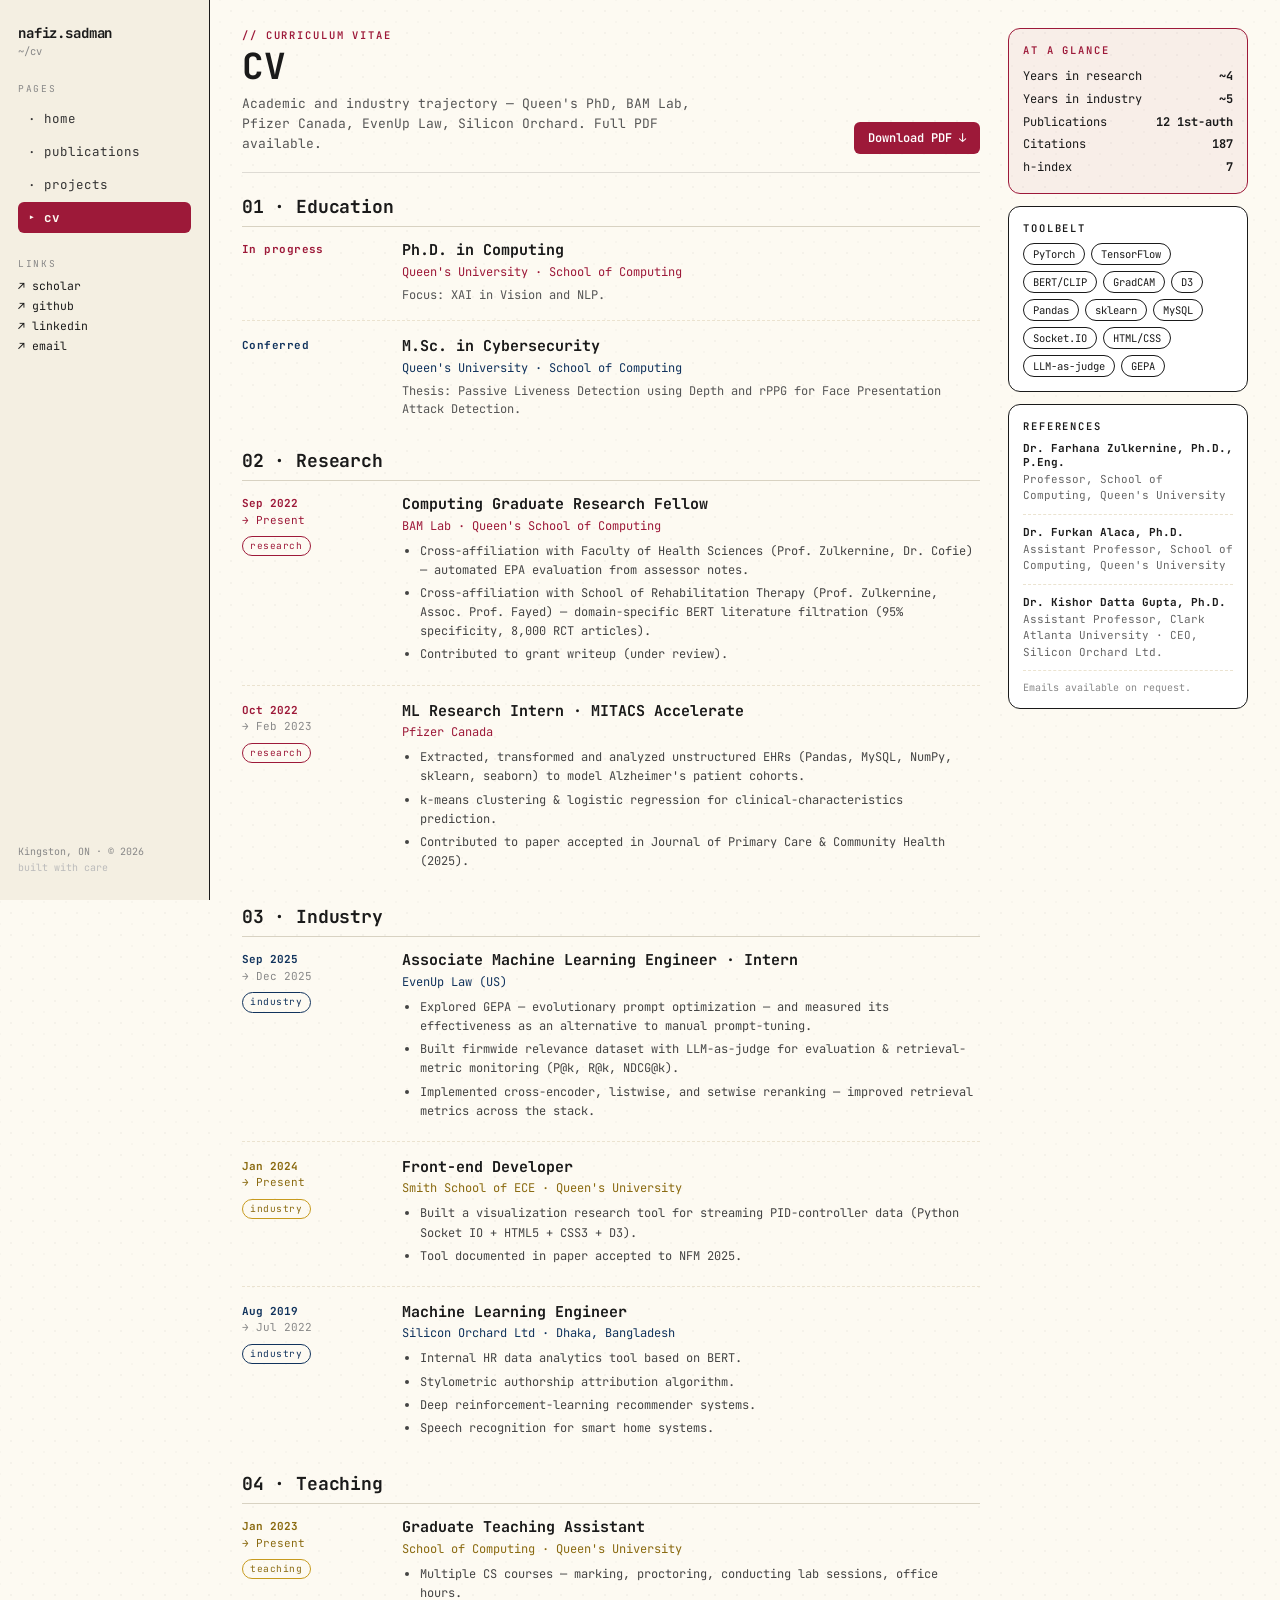
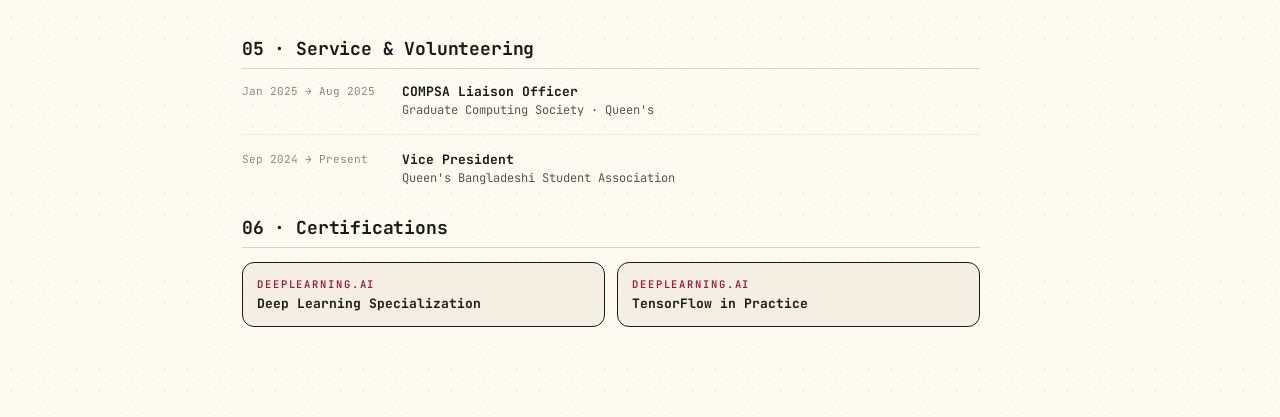
==== cv.html @ e9ad7097 "Update website content and structure" ====
<!DOCTYPE html>
<html lang="en">
<head>
  <meta charset="utf-8">
  <title>CV — Nafiz Sadman</title>
  <meta name="viewport" content="width=device-width, initial-scale=1">
  <meta name="description" content="Curriculum Vitae — Nafiz Sadman, PhD candidate at Queen's University, School of Computing.">
  <link rel="preconnect" href="https://fonts.googleapis.com">
  <link rel="preconnect" href="https://fonts.gstatic.com" crossorigin>
  <link href="https://fonts.googleapis.com/css2?family=JetBrains+Mono:wght@400;500;600;700&display=swap" rel="stylesheet">
  <link rel="stylesheet" href="assets/styles.css">
</head>
<body>
<div class="site-shell">

  <!-- ===== SIDEBAR ===== -->
  <aside class="sidebar">
    <div>
      <div class="brand-name">nafiz.sadman</div>
      <div class="brand-path">~/cv</div>
    </div>

    <div>
      <div class="sidebar-eyebrow">PAGES</div>
      <nav class="sidebar-nav-list">
        <a href="index.html"        class="nav-item">· home</a>
        <a href="publications.html" class="nav-item">· publications</a>
        <a href="projects.html"     class="nav-item">· projects</a>
        <a href="cv.html"           class="nav-item active">▸ cv</a>
      </nav>
    </div>

    <div>
      <div class="sidebar-eyebrow">LINKS</div>
      <div class="sidebar-links">
        <a href="https://scholar.google.com/citations?user=M3FEjQsAAAAJ&hl=en" target="_blank" rel="noopener noreferrer">↗ scholar</a>
        <a href="https://github.com/Nafiz95"                                    target="_blank" rel="noopener noreferrer">↗ github</a>
        <a href="https://www.linkedin.com/in/nafiz-sadman/"                    target="_blank" rel="noopener noreferrer">↗ linkedin</a>
        <a href="mailto:sadman.n@queensu.ca">↗ email</a>
      </div>
    </div>

    <div class="sidebar-footer">
      <div>Kingston, ON · © 2026</div>
      <div class="built">built with care</div>
    </div>
  </aside>

  <!-- ===== MAIN ===== -->
  <main class="main-content">
    <div class="cv-layout">

      <!-- ══════════════════════════════════════
           MAIN COLUMN
           ══════════════════════════════════════ -->
      <div class="cv-main">

        <!-- Page header -->
        <div class="page-header">
          <div>
            <div class="eyebrow eyebrow--red">// Curriculum Vitae</div>
            <h1>CV</h1>
            <div class="subtitle">
              Academic and industry trajectory — Queen's PhD, BAM Lab, Pfizer Canada, EvenUp Law, Silicon Orchard. Full PDF available.
            </div>
          </div>
          <div>
            <a href="assets/cv.pdf" target="_blank" class="btn-download">Download PDF ↓</a>
          </div>
        </div>

        <!-- ── 01 · Education ── -->
        <section class="cv-section">
          <div class="cv-section-header">
            <div class="cv-section-title">01 · Education</div>
          </div>

          <!-- PhD -->
          <div class="cv-entry">
            <div class="cv-entry-date">
              <div style="font-weight:700; color:#9d1939; letter-spacing:0.04em">In progress</div>
            </div>
            <div>
              <div class="cv-entry-role">Ph.D. in Computing</div>
              <div class="cv-entry-org" style="color:#9d1939">Queen's University · School of Computing</div>
              <div style="font-size:12px; color:var(--ink-2); margin-top:6px; line-height:1.55">
                Focus: XAI in Vision and NLP.
              </div>
            </div>
          </div>

          <!-- MSc -->
          <div class="cv-entry">
            <div class="cv-entry-date">
              <div style="font-weight:700; color:#11335d; letter-spacing:0.04em">Conferred</div>
            </div>
            <div>
              <div class="cv-entry-role">M.Sc. in Cybersecurity</div>
              <div class="cv-entry-org" style="color:#11335d">Queen's University · School of Computing</div>
              <div style="font-size:12px; color:var(--ink-2); margin-top:6px; line-height:1.55">
                Thesis: Passive Liveness Detection using Depth and rPPG for Face Presentation Attack Detection.
              </div>
            </div>
          </div>
        </section>

        <!-- ── 02 · Research ── -->
        <section class="cv-section">
          <div class="cv-section-header">
            <div class="cv-section-title">02 · Research</div>
          </div>

          <!-- BAM Lab -->
          <div class="cv-entry">
            <div class="cv-entry-date">
              <div style="font-weight:700; color:#9d1939">Sep 2022</div>
              <div style="color:#9d1939">→ Present</div>
              <span class="cv-entry-badge" style="color:#9d1939; border-color:#9d1939">research</span>
            </div>
            <div>
              <div class="cv-entry-role">Computing Graduate Research Fellow</div>
              <div class="cv-entry-org" style="color:#9d1939">BAM Lab · Queen's School of Computing</div>
              <ul class="cv-entry-bullets">
                <li>Cross-affiliation with Faculty of Health Sciences (Prof. Zulkernine, Dr. Cofie) — automated EPA evaluation from assessor notes.</li>
                <li>Cross-affiliation with School of Rehabilitation Therapy (Prof. Zulkernine, Assoc. Prof. Fayed) — domain-specific BERT literature filtration (95% specificity, 8,000 RCT articles).</li>
                <li>Contributed to grant writeup (under review).</li>
              </ul>
            </div>
          </div>

          <!-- Pfizer -->
          <div class="cv-entry">
            <div class="cv-entry-date">
              <div style="font-weight:700; color:#9d1939">Oct 2022</div>
              <div style="color:#888">→ Feb 2023</div>
              <span class="cv-entry-badge" style="color:#9d1939; border-color:#9d1939">research</span>
            </div>
            <div>
              <div class="cv-entry-role">ML Research Intern · MITACS Accelerate</div>
              <div class="cv-entry-org" style="color:#9d1939">Pfizer Canada</div>
              <ul class="cv-entry-bullets">
                <li>Extracted, transformed and analyzed unstructured EHRs (Pandas, MySQL, NumPy, sklearn, seaborn) to model Alzheimer's patient cohorts.</li>
                <li>k-means clustering &amp; logistic regression for clinical-characteristics prediction.</li>
                <li>Contributed to paper accepted in Journal of Primary Care &amp; Community Health (2025).</li>
              </ul>
            </div>
          </div>
        </section>

        <!-- ── 03 · Industry ── -->
        <section class="cv-section">
          <div class="cv-section-header">
            <div class="cv-section-title">03 · Industry</div>
          </div>

          <!-- EvenUp -->
          <div class="cv-entry">
            <div class="cv-entry-date">
              <div style="font-weight:700; color:#11335d">Sep 2025</div>
              <div style="color:#888">→ Dec 2025</div>
              <span class="cv-entry-badge" style="color:#11335d; border-color:#11335d">industry</span>
            </div>
            <div>
              <div class="cv-entry-role">Associate Machine Learning Engineer · Intern</div>
              <div class="cv-entry-org" style="color:#11335d">EvenUp Law (US)</div>
              <ul class="cv-entry-bullets">
                <li>Explored GEPA — evolutionary prompt optimization — and measured its effectiveness as an alternative to manual prompt-tuning.</li>
                <li>Built firmwide relevance dataset with LLM-as-judge for evaluation &amp; retrieval-metric monitoring (P@k, R@k, NDCG@k).</li>
                <li>Implemented cross-encoder, listwise, and setwise reranking — improved retrieval metrics across the stack.</li>
              </ul>
            </div>
          </div>

          <!-- Smith ECE -->
          <div class="cv-entry">
            <div class="cv-entry-date">
              <div style="font-weight:700; color:#8a6a10">Jan 2024</div>
              <div style="color:#8a6a10">→ Present</div>
              <span class="cv-entry-badge" style="color:#8a6a10; border-color:#c79a1e">industry</span>
            </div>
            <div>
              <div class="cv-entry-role">Front-end Developer</div>
              <div class="cv-entry-org" style="color:#8a6a10">Smith School of ECE · Queen's University</div>
              <ul class="cv-entry-bullets">
                <li>Built a visualization research tool for streaming PID-controller data (Python Socket IO + HTML5 + CSS3 + D3).</li>
                <li>Tool documented in paper accepted to NFM 2025.</li>
              </ul>
            </div>
          </div>

          <!-- Silicon Orchard -->
          <div class="cv-entry">
            <div class="cv-entry-date">
              <div style="font-weight:700; color:#11335d">Aug 2019</div>
              <div style="color:#888">→ Jul 2022</div>
              <span class="cv-entry-badge" style="color:#11335d; border-color:#11335d">industry</span>
            </div>
            <div>
              <div class="cv-entry-role">Machine Learning Engineer</div>
              <div class="cv-entry-org" style="color:#11335d">Silicon Orchard Ltd · Dhaka, Bangladesh</div>
              <ul class="cv-entry-bullets">
                <li>Internal HR data analytics tool based on BERT.</li>
                <li>Stylometric authorship attribution algorithm.</li>
                <li>Deep reinforcement-learning recommender systems.</li>
                <li>Speech recognition for smart home systems.</li>
              </ul>
            </div>
          </div>
        </section>

        <!-- ── 04 · Teaching ── -->
        <section class="cv-section">
          <div class="cv-section-header">
            <div class="cv-section-title">04 · Teaching</div>
          </div>

          <div class="cv-entry">
            <div class="cv-entry-date">
              <div style="font-weight:700; color:#8a6a10">Jan 2023</div>
              <div style="color:#8a6a10">→ Present</div>
              <span class="cv-entry-badge" style="color:#8a6a10; border-color:#c79a1e">teaching</span>
            </div>
            <div>
              <div class="cv-entry-role">Graduate Teaching Assistant</div>
              <div class="cv-entry-org" style="color:#8a6a10">School of Computing · Queen's University</div>
              <ul class="cv-entry-bullets">
                <li>Multiple CS courses — marking, proctoring, conducting lab sessions, office hours.</li>
              </ul>
            </div>
          </div>
        </section>

        <!-- ── 05 · Service & Volunteering ── -->
        <section class="cv-section">
          <div class="cv-section-header">
            <div class="cv-section-title">05 · Service &amp; Volunteering</div>
          </div>

          <div class="cv-entry">
            <div class="cv-entry-date" style="color:#888; font-family:var(--mono); font-size:11px">
              Jan 2025 → Aug 2025
            </div>
            <div>
              <div style="font-family:var(--mono); font-size:13px; font-weight:700">COMPSA Liaison Officer</div>
              <div style="font-size:12px; color:var(--ink-2); margin-top:2px; font-family:var(--mono)">Graduate Computing Society · Queen's</div>
            </div>
          </div>

          <div class="cv-entry">
            <div class="cv-entry-date" style="color:#888; font-family:var(--mono); font-size:11px">
              Sep 2024 → Present
            </div>
            <div>
              <div style="font-family:var(--mono); font-size:13px; font-weight:700">Vice President</div>
              <div style="font-size:12px; color:var(--ink-2); margin-top:2px; font-family:var(--mono)">Queen's Bangladeshi Student Association</div>
            </div>
          </div>
        </section>

        <!-- ── 06 · Certifications ── -->
        <section class="cv-section">
          <div class="cv-section-header">
            <div class="cv-section-title">06 · Certifications</div>
          </div>
          <div class="cert-grid">
            <div class="card card--tinted-ink" style="padding:14px">
              <div class="eyebrow eyebrow--red">DeepLearning.AI</div>
              <div style="font-family:var(--mono); font-size:13px; font-weight:700; margin-top:4px">Deep Learning Specialization</div>
            </div>
            <div class="card card--tinted-ink" style="padding:14px">
              <div class="eyebrow eyebrow--red">DeepLearning.AI</div>
              <div style="font-family:var(--mono); font-size:13px; font-weight:700; margin-top:4px">TensorFlow in Practice</div>
            </div>
          </div>
        </section>

      </div><!-- .cv-main -->

      <!-- ══════════════════════════════════════
           RIGHT RAIL
           ══════════════════════════════════════ -->
      <aside class="cv-rail">

        <!-- At a glance -->
        <div class="card card--tinted-red" style="padding:14px">
          <div class="eyebrow eyebrow--red">At a glance</div>
          <div style="margin-top:8px">
            <div class="rail-glance-row"><span>Years in research</span><b>~4</b></div>
            <div class="rail-glance-row"><span>Years in industry</span><b>~5</b></div>
            <div class="rail-glance-row"><span>Publications</span><b>12 1st-auth</b></div>
            <div class="rail-glance-row"><span>Citations</span><b>187</b></div>
            <div class="rail-glance-row"><span>h-index</span><b>7</b></div>
          </div>
        </div>

        <!-- Toolbelt -->
        <div class="card" style="padding:14px">
          <div class="eyebrow eyebrow--ink">Toolbelt</div>
          <div class="chip-row" style="margin-top:8px">
            <span class="chip chip--ink">PyTorch</span>
            <span class="chip chip--ink">TensorFlow</span>
            <span class="chip chip--ink">BERT/CLIP</span>
            <span class="chip chip--ink">GradCAM</span>
            <span class="chip chip--ink">D3</span>
            <span class="chip chip--ink">Pandas</span>
            <span class="chip chip--ink">sklearn</span>
            <span class="chip chip--ink">MySQL</span>
            <span class="chip chip--ink">Socket.IO</span>
            <span class="chip chip--ink">HTML/CSS</span>
            <span class="chip chip--ink">LLM-as-judge</span>
            <span class="chip chip--ink">GEPA</span>
          </div>
        </div>

        <!-- References -->
        <div class="card" style="padding:14px">
          <div class="eyebrow eyebrow--ink">References</div>
          <div style="margin-top:8px">
            <div class="ref-entry">
              <div class="ref-name">Dr. Farhana Zulkernine, Ph.D., P.Eng.</div>
              <div class="ref-role">Professor, School of Computing, Queen's University</div>
            </div>
            <div class="ref-entry">
              <div class="ref-name">Dr. Furkan Alaca, Ph.D.</div>
              <div class="ref-role">Assistant Professor, School of Computing, Queen's University</div>
            </div>
            <div class="ref-entry">
              <div class="ref-name">Dr. Kishor Datta Gupta, Ph.D.</div>
              <div class="ref-role">Assistant Professor, Clark Atlanta University · CEO, Silicon Orchard Ltd.</div>
            </div>
            <div style="color:var(--ink-3); font-size:10px; margin-top:4px; font-family:var(--mono)">
              Emails available on request.
            </div>
          </div>
        </div>

      </aside><!-- .cv-rail -->

    </div><!-- .cv-layout -->
  </main>

</div><!-- .site-shell -->
<script src="assets/site.js"></script>
</body>
</html>
---- assets/styles.css ----
/* ============================================================
   nafiz95.github.io — shared stylesheet
   Queen's tricolor on warm paper, JetBrains Mono throughout
   ============================================================ */

/* ---- DESIGN TOKENS ---- */
:root {
  --paper:        #fdfaf2;
  --paper-2:      #f4efe2;
  --ink:          #1a1a1a;
  --ink-2:        #555;
  --ink-3:        #888;

  --q-red:        #9d1939;
  --q-blue:       #11335d;
  --q-gold:       #c79a1e;
  --q-gold-text:  #8a6a10;

  --red-bg:       rgba(157, 25, 57, 0.05);
  --blue-bg:      rgba(17, 51, 93, 0.05);
  --gold-bg:      rgba(199, 154, 30, 0.12);

  --divider:      #d8d2c2;
  --divider-soft: #ebe3d0;

  --mono: 'JetBrains Mono', ui-monospace, SFMono-Regular, Menlo, monospace;

  --radius-card: 12px;
  --radius-chip: 999px;
}

/* ---- RESET ---- */
*, *::before, *::after { box-sizing: border-box; }
html, body { margin: 0; padding: 0; }
h1, h2, h3, h4, h5, h6 { margin: 0; }
p { margin: 0; }
ul { margin: 0; }
a { text-decoration: none; }
button { font-family: inherit; }

/* ---- BASE ---- */
html {
  background: var(--paper);
  color: var(--ink);
  font-family: var(--mono);
  font-size: 13px;
  -webkit-font-smoothing: antialiased;
  -moz-osx-font-smoothing: grayscale;
}

body {
  background-color: var(--paper);
  background-image:
    radial-gradient(rgba(0,0,0,0.03) 1px, transparent 1px),
    radial-gradient(rgba(0,0,0,0.02) 1px, transparent 1px);
  background-size: 22px 22px, 22px 22px;
  background-position: 0 0, 11px 11px;
}

::selection { background: rgba(199,154,30,0.4); color: #1a1a1a; }

::-webkit-scrollbar { width: 10px; height: 10px; }
::-webkit-scrollbar-track { background: transparent; }
::-webkit-scrollbar-thumb {
  background: rgba(0,0,0,0.18);
  border-radius: 4px;
  border: 2px solid var(--paper);
}
::-webkit-scrollbar-thumb:hover { background: rgba(0,0,0,0.3); }

/* ---- LAYOUT SHELL ---- */
.site-shell {
  display: grid;
  grid-template-columns: 210px 1fr;
  min-height: 100vh;
}

.main-content {
  padding: 28px 32px 60px;
  max-width: 1240px;
  animation: fadeUp 0.45s ease both;
}

@keyframes fadeUp {
  from { opacity: 0; transform: translateY(6px); }
  to   { opacity: 1; transform: translateY(0); }
}

/* ============================================================
   SIDEBAR
   ============================================================ */
.sidebar {
  position: sticky;
  top: 0;
  height: 100vh;
  background: var(--paper-2);
  border-right: 1.25px solid var(--ink);
  padding: 24px 18px;
  display: flex;
  flex-direction: column;
  gap: 24px;
  overflow-y: auto;
  overflow-x: hidden;
}

.brand-name {
  font-size: 14px;
  font-weight: 700;
  letter-spacing: -0.01em;
  color: var(--ink);
  font-family: var(--mono);
}

.brand-path {
  font-size: 10.5px;
  color: var(--ink-3);
  margin-top: 2px;
  font-family: var(--mono);
}

.sidebar-eyebrow {
  font-size: 9.5px;
  letter-spacing: 0.18em;
  color: var(--ink-3);
  margin-bottom: 8px;
  font-family: var(--mono);
  text-transform: uppercase;
}

.sidebar-nav-list {
  display: flex;
  flex-direction: column;
  gap: 2px;
}

.nav-item {
  display: block;
  padding: 7px 10px;
  border-radius: 6px;
  font-family: var(--mono);
  font-size: 12.5px;
  background: transparent;
  color: #333;
  font-weight: 400;
  transition: background 0.15s, color 0.15s;
  text-decoration: none;
}

.nav-item:hover { background: rgba(157, 25, 57, 0.08); }

.nav-item.active {
  background: var(--q-red);
  color: var(--paper);
  font-weight: 700;
}

.nav-item.active:hover { background: var(--q-red); }

.sidebar-links {
  display: flex;
  flex-direction: column;
  gap: 5px;
  font-family: var(--mono);
  font-size: 11.5px;
}

.sidebar-links a {
  color: var(--ink);
  text-decoration: none;
  transition: color 0.15s;
}

.sidebar-links a:hover { color: var(--q-red); }

.sidebar-footer {
  margin-top: auto;
  font-size: 10px;
  color: var(--ink-3);
  line-height: 1.6;
  font-family: var(--mono);
}

.sidebar-footer .built { color: #bbb; }

/* ============================================================
   SHARED COMPONENTS
   ============================================================ */

/* ---- CARD ---- */
.card {
  background: #fff;
  border: 1.25px solid var(--ink);
  border-radius: var(--radius-card);
  padding: 18px;
  transition: box-shadow 0.18s ease, transform 0.18s ease, border-color 0.18s ease;
}

.card--hover:hover {
  transform: translateY(-1px);
  box-shadow: 0 6px 24px -8px rgba(0,0,0,0.18), 0 2px 6px -2px rgba(0,0,0,0.08);
}

.card--p0 { padding: 0; }

.card--tinted-red  { background: var(--red-bg);   border-color: var(--q-red); }
.card--tinted-blue { background: var(--blue-bg);  border-color: var(--q-blue); }
.card--tinted-gold { background: var(--gold-bg);  border-color: var(--q-gold); }
.card--tinted-ink  { background: var(--paper-2);  border-color: var(--ink); }

/* ---- EYEBROW ---- */
.eyebrow {
  font-size: 10.5px;
  letter-spacing: 0.18em;
  text-transform: uppercase;
  font-weight: 600;
  font-family: var(--mono);
  color: var(--ink);
}

.eyebrow--red  { color: var(--q-red); }
.eyebrow--blue { color: var(--q-blue); }
.eyebrow--gold { color: var(--q-gold-text); }
.eyebrow--ink  { color: var(--ink); }

/* ---- CHIP ---- */
.chip {
  display: inline-flex;
  align-items: center;
  border: 1.25px solid var(--ink);
  color: var(--ink);
  background: transparent;
  padding: 3px 9px;
  border-radius: var(--radius-chip);
  font-size: 10.5px;
  font-family: var(--mono);
  cursor: default;
  white-space: nowrap;
  user-select: none;
  transition: all 0.15s ease;
}

.chip--clickable { cursor: pointer; }
.chip--clickable:hover { transform: translateY(-1px); }

.chip--red  { border-color: var(--q-red);       color: var(--q-red); }
.chip--blue { border-color: var(--q-blue);      color: var(--q-blue); }
.chip--gold { border-color: var(--q-gold);      color: var(--q-gold-text); background: var(--gold-bg); }
.chip--ink  { border-color: var(--ink);         color: var(--ink); }

.chip--red.active  { background: var(--q-red);      color: #fff; border-color: var(--q-red); }
.chip--blue.active { background: var(--q-blue);     color: #fff; border-color: var(--q-blue); }
.chip--gold.active { background: var(--q-gold-text);color: #fff; border-color: var(--q-gold-text); }
.chip--ink.active  { background: var(--ink);        color: #fff; border-color: var(--ink); }

/* ---- STAT TILE ---- */
.stat-tile { padding: 16px; }

.stat-tile .eyebrow { display: block; }

.stat-row {
  display: flex;
  align-items: baseline;
  gap: 12px;
  margin-top: 6px;
}

.stat-number {
  font-size: 30px;
  font-weight: 700;
  font-variant-numeric: tabular-nums;
  line-height: 1;
  font-family: var(--mono);
}

.stat-sub {
  font-size: 10.5px;
  opacity: 0.75;
  margin-top: 4px;
  font-family: var(--mono);
}

.stat-tile--red  .stat-number,
.stat-tile--red  .stat-sub   { color: var(--q-red); }
.stat-tile--blue .stat-number,
.stat-tile--blue .stat-sub   { color: var(--q-blue); }
.stat-tile--gold .stat-number,
.stat-tile--gold .stat-sub   { color: var(--q-gold-text); }
.stat-tile--ink  .stat-number,
.stat-tile--ink  .stat-sub   { color: var(--ink); }

/* ---- SPARKLINE ---- */
.sparkline { flex: 1; }
.sparkline svg { width: 100%; height: 28px; }

/* ---- EXTERNAL LINK ---- */
.ext-link {
  color: var(--ink);
  text-decoration: none;
  font-family: var(--mono);
  font-size: 12px;
  display: inline-flex;
  align-items: center;
  gap: 3px;
  border-bottom: 1px solid transparent;
  transition: border-color 0.15s, color 0.15s;
}

.ext-link:hover { border-bottom-color: currentColor; }

.ext-link--red  { color: var(--q-red); }
.ext-link--blue { color: var(--q-blue); }
.ext-link--gold { color: var(--q-gold-text); }
.ext-link--ink  { color: var(--ink); }

/* ---- PAGE HEADER ---- */
.page-header {
  display: flex;
  align-items: flex-end;
  justify-content: space-between;
  gap: 24px;
  margin-bottom: 22px;
  padding-bottom: 18px;
  border-bottom: 1px solid rgba(0,0,0,0.12);
  flex-wrap: wrap;
}

.page-header h1 {
  font-family: var(--mono);
  font-size: 36px;
  font-weight: 700;
  line-height: 1.05;
  margin: 6px 0 0;
  letter-spacing: -0.01em;
}

.page-header .subtitle {
  font-size: 13px;
  color: var(--ink-2);
  margin-top: 8px;
  max-width: 60ch;
  line-height: 1.55;
}

/* ---- FILTER BAR ---- */
.filter-bar {
  display: flex;
  align-items: center;
  gap: 10px;
  flex-wrap: wrap;
  margin-bottom: 18px;
  padding-bottom: 14px;
  border-bottom: 1px dashed var(--divider);
}

.filter-label {
  font-size: 11px;
  color: var(--ink-3);
  font-family: var(--mono);
  letter-spacing: 0.12em;
}

.filter-count {
  margin-left: auto;
  font-size: 11px;
  color: #666;
  font-family: var(--mono);
}

/* ---- SEE ALL / INLINE LINK ---- */
.see-all {
  font-size: 11px;
  color: var(--q-red);
  font-family: var(--mono);
  text-decoration: none;
  cursor: pointer;
}
.see-all:hover { text-decoration: underline; }

/* ---- DOWNLOAD BUTTON ---- */
.btn-download {
  background: var(--q-red);
  color: #fff;
  padding: 8px 14px;
  border-radius: 6px;
  font-family: var(--mono);
  font-size: 12px;
  font-weight: 600;
  text-decoration: none;
  display: inline-flex;
  align-items: center;
  gap: 6px;
  transition: opacity 0.15s;
}
.btn-download:hover { opacity: 0.9; color: #fff; }

/* ---- CHIP ROW ---- */
.chip-row {
  display: flex;
  gap: 6px;
  flex-wrap: wrap;
}

/* ============================================================
   HOME PAGE
   ============================================================ */

.home-grid {
  display: grid;
  grid-template-columns: repeat(3, 1fr);
  gap: 14px;
}

/* Explicit placement for correct bento layout */
.profile-card        { grid-column: 1; grid-row: 1 / 3; overflow: hidden; }
.research-focus-card { grid-column: 2 / 4; grid-row: 1; }
.stat-triplet        { grid-column: 2 / 4; grid-row: 2; display: grid; grid-template-columns: 1.4fr 1fr 1fr; gap: 14px; }
.recent-pubs-card    { grid-column: 1 / 3; grid-row: 3; }
.now-card            { grid-column: 3; grid-row: 3; }
.featured-projects-card { grid-column: 1 / 4; grid-row: 4; }

/* Profile card contents */
.profile-photo {
  height: 220px;
  border-bottom: 1.25px solid var(--ink);
  overflow: hidden;
  background: repeating-linear-gradient(135deg, transparent 0 7px, rgba(0,0,0,0.07) 7px 8px), var(--paper-2);
  display: flex;
  align-items: center;
  justify-content: center;
}

.profile-photo img {
  width: 100%;
  height: 100%;
  object-fit: cover;
  display: block;
}

.profile-photo-placeholder {
  color: var(--ink-3);
  font-size: 10.5px;
  letter-spacing: 0.06em;
  font-family: var(--mono);
}

.profile-body { padding: 16px 18px 18px; }

.profile-name {
  font-family: var(--mono);
  font-size: 22px;
  font-weight: 700;
  line-height: 1.1;
}

.profile-role {
  font-size: 11.5px;
  color: var(--q-red);
  margin-top: 4px;
  font-family: var(--mono);
}

.profile-affil {
  font-size: 11px;
  color: #666;
  margin-top: 8px;
  line-height: 1.55;
  font-family: var(--mono);
}

.profile-links {
  border-top: 1px dashed var(--divider);
  margin-top: 14px;
  padding-top: 12px;
  display: flex;
  gap: 14px;
  flex-wrap: wrap;
  font-size: 11px;
}

/* Research focus */
.research-headline {
  font-family: var(--mono);
  font-size: 18px;
  font-weight: 600;
  line-height: 1.4;
  margin-top: 10px;
}

.research-sub {
  font-size: 12px;
  color: var(--ink-2);
  line-height: 1.6;
  margin-top: 10px;
  max-width: 64ch;
}

/* Recent pubs on home */
.recent-pubs-header {
  display: flex;
  justify-content: space-between;
  align-items: baseline;
  margin-bottom: 10px;
}

.recent-pubs-row {
  display: grid;
  grid-template-columns: 50px 1fr 90px;
  gap: 14px;
  align-items: baseline;
  padding: 10px 0;
  font-family: var(--mono);
  font-size: 12px;
  cursor: pointer;
  color: inherit;
  text-decoration: none;
}

.recent-pubs-row:not(:last-child) { border-bottom: 1px dashed var(--divider); }
.recent-pubs-row:hover .recent-pub-title { color: var(--q-red); }

.recent-pub-year   { font-weight: 700; }
.recent-pub-title  { color: var(--ink); line-height: 1.4; transition: color 0.15s; }
.recent-pub-venue  { color: var(--ink-3); font-size: 10.5px; text-align: right; }

/* Now card */
.now-list {
  padding-left: 16px;
  margin: 10px 0 0;
  font-size: 12px;
  line-height: 1.6;
  color: #333;
  font-family: var(--mono);
}

.now-list li + li { margin-top: 6px; }

/* Featured projects strip */
.featured-projects-header {
  display: flex;
  justify-content: space-between;
  align-items: baseline;
  margin-bottom: 14px;
}

.proj-thumb-grid {
  display: grid;
  grid-template-columns: repeat(4, 1fr);
  gap: 12px;
}

.proj-thumb {
  border: 1px solid var(--divider);
  border-radius: 10px;
  padding: 12px;
  font-family: var(--mono);
  cursor: pointer;
  background: #fff;
  text-decoration: none;
  display: block;
  transition: transform 0.15s, border-color 0.15s, box-shadow 0.15s;
}

.proj-thumb:hover {
  transform: translateY(-1px);
  border-color: var(--ink);
  box-shadow: 0 6px 20px -10px rgba(0,0,0,0.18);
}

.proj-thumb-img {
  height: 56px;
  border-radius: 6px;
  margin-bottom: 10px;
}

.proj-thumb-title {
  font-size: 11px;
  font-weight: 700;
  line-height: 1.3;
}

.proj-thumb-area {
  font-size: 10px;
  color: #666;
  margin-top: 4px;
  line-height: 1.5;
}

/* ============================================================
   PUBLICATIONS PAGE
   ============================================================ */

.stats-strip-4 {
  display: grid;
  grid-template-columns: repeat(4, 1fr);
  gap: 12px;
  margin-bottom: 22px;
}

.year-group { margin-bottom: 26px; }

.year-header {
  display: flex;
  align-items: baseline;
  gap: 14px;
  margin-bottom: 12px;
}

.year-number {
  font-family: var(--mono);
  font-size: 32px;
  font-weight: 700;
  color: var(--ink);
  line-height: 1;
  letter-spacing: -0.02em;
}

.year-rule { flex: 1; height: 1px; background: var(--divider); }

.year-count {
  font-size: 11px;
  color: var(--ink-3);
  font-family: var(--mono);
}

.pub-list { display: flex; flex-direction: column; gap: 10px; }

.pub-card {
  overflow: hidden;
}

.pub-card-inner {
  display: grid;
  grid-template-columns: 6px 1fr;
  align-items: stretch;
}

.pub-stripe { /* set background via inline style */ }

.pub-body { padding: 14px 18px; }

.pub-title-row {
  display: flex;
  justify-content: space-between;
  align-items: baseline;
  gap: 14px;
  flex-wrap: wrap;
}

.pub-title {
  font-family: var(--mono);
  font-size: 14px;
  font-weight: 700;
  color: var(--ink);
  line-height: 1.3;
  flex: 1;
  min-width: 40ch;
}

.pub-venue-badge {
  font-size: 11px;
  font-family: var(--mono);
  font-weight: 600;
  white-space: nowrap;
}

.pub-authors {
  font-size: 11.5px;
  color: var(--ink-2);
  margin-top: 6px;
  font-family: var(--mono);
  line-height: 1.5;
}

.pub-footer {
  display: flex;
  gap: 6px;
  margin-top: 10px;
  align-items: center;
  flex-wrap: wrap;
}

.pub-abstract-panel {
  margin-top: 12px;
  padding: 12px 14px;
  border-radius: 6px;
  font-size: 12px;
  line-height: 1.6;
  color: #333;
  font-family: var(--mono);
  display: none;
}

.pub-abstract-panel.open {
  display: block;
  animation: fadeUp 0.18s ease both;
}

.pub-abstract-toggle {
  font-size: 11px;
  font-family: var(--mono);
  cursor: pointer;
  background: none;
  border: none;
  padding: 0;
  transition: opacity 0.15s;
}

.pub-abstract-toggle:hover { opacity: 0.75; }

.earlier-card { margin-top: 28px; }

.earlier-title {
  font-family: var(--mono);
  font-size: 14px;
  font-weight: 600;
  margin-top: 8px;
}

.earlier-body {
  font-size: 12px;
  color: var(--ink-2);
  margin-top: 8px;
  line-height: 1.6;
}

/* ============================================================
   PROJECTS PAGE
   ============================================================ */

.projects-grid {
  display: grid;
  grid-template-columns: repeat(3, 1fr);
  gap: 14px;
}

.project-card {
  overflow: hidden;
  display: flex;
  flex-direction: column;
}

.project-card-header {
  height: 130px;
  border-bottom-width: 1px;
  border-bottom-style: solid;
  position: relative;
  display: flex;
  align-items: flex-end;
  padding: 12px;
}

.project-area-pill {
  font-family: var(--mono);
  font-size: 10px;
  background: #fff;
  padding: 3px 8px;
  border-radius: 999px;
  border-width: 1px;
  border-style: solid;
  font-weight: 600;
  letter-spacing: 0.04em;
}

.project-card-body {
  padding: 16px;
  flex: 1;
  display: flex;
  flex-direction: column;
}

.project-title {
  font-family: var(--mono);
  font-size: 14px;
  font-weight: 700;
  line-height: 1.3;
  color: var(--ink);
}

.project-year-role {
  font-size: 10.5px;
  margin-top: 4px;
  font-family: var(--mono);
}

.project-desc {
  font-size: 11.5px;
  color: var(--ink-2);
  line-height: 1.55;
  margin-top: 10px;
  flex: 1;
}

.project-tags {
  margin-top: 12px;
  display: flex;
  gap: 6px;
  flex-wrap: wrap;
}

.project-footer {
  margin-top: 12px;
  padding-top: 12px;
  border-top: 1px dashed var(--divider);
  display: flex;
  align-items: center;
  gap: 14px;
  flex-wrap: wrap;
}

.project-status {
  font-family: var(--mono);
  font-size: 10.5px;
  color: #fff;
  padding: 2px 8px;
  border-radius: 4px;
}

/* ============================================================
   CV PAGE
   ============================================================ */

.cv-layout {
  display: grid;
  grid-template-columns: 1fr 240px;
  gap: 28px;
  align-items: flex-start;
}

.cv-rail {
  position: sticky;
  top: 20px;
  display: flex;
  flex-direction: column;
  gap: 12px;
}

.cv-section { margin-bottom: 30px; }

.cv-section-header {
  display: flex;
  align-items: baseline;
  gap: 14px;
  margin-bottom: 14px;
  padding-bottom: 8px;
  border-bottom: 1px solid var(--divider);
}

.cv-section-title {
  font-family: var(--mono);
  font-size: 18px;
  font-weight: 700;
  color: var(--ink);
  letter-spacing: -0.01em;
}

.cv-entry {
  display: grid;
  grid-template-columns: 140px 1fr;
  gap: 20px;
  padding-bottom: 16px;
  margin-bottom: 16px;
  border-bottom: 1px dashed var(--divider-soft);
  align-items: flex-start;
}

.cv-entry:last-child { border-bottom: none; margin-bottom: 0; padding-bottom: 0; }

.cv-entry-date {
  font-family: var(--mono);
  font-size: 11px;
  line-height: 1.5;
}

.cv-entry-badge {
  display: inline-block;
  margin-top: 8px;
  font-size: 9.5px;
  padding: 2px 7px;
  border-radius: 999px;
  border: 1px solid;
  letter-spacing: 0.06em;
  font-family: var(--mono);
}

.cv-entry-role {
  font-family: var(--mono);
  font-size: 15px;
  font-weight: 700;
  color: var(--ink);
  line-height: 1.3;
}

.cv-entry-org {
  font-size: 12px;
  margin-top: 3px;
  font-family: var(--mono);
}

.cv-entry-bullets {
  padding-left: 18px;
  margin: 8px 0 0;
  font-size: 12px;
  line-height: 1.6;
  color: #444;
}

.cv-entry-bullets li { margin-bottom: 4px; }

.cert-grid {
  display: grid;
  grid-template-columns: 1fr 1fr;
  gap: 12px;
}

.rail-glance-row {
  display: flex;
  justify-content: space-between;
  font-family: var(--mono);
  font-size: 12px;
  line-height: 1.9;
  color: var(--ink);
}

.ref-entry {
  margin-bottom: 10px;
  padding-bottom: 10px;
  border-bottom: 1px dashed var(--divider-soft);
  font-family: var(--mono);
  font-size: 11px;
}

.ref-entry:last-of-type { border-bottom: none; margin-bottom: 0; padding-bottom: 0; }

.ref-name  { font-weight: 700; color: var(--ink); }
.ref-role  { color: #666; margin-top: 2px; line-height: 1.5; }

/* ============================================================
   RESPONSIVE — Mobile (≤ 720px)
   ============================================================ */
@media (max-width: 720px) {
  .site-shell { grid-template-columns: 1fr; }

  .sidebar {
    position: relative;
    height: auto;
    flex-direction: row;
    flex-wrap: wrap;
    border-right: none;
    border-bottom: 1.25px solid var(--ink);
    padding: 12px 16px;
    gap: 12px;
    align-items: center;
  }

  .sidebar-footer { display: none; }

  .main-content { padding: 20px 16px 40px; }

  .home-grid {
    display: flex;
    flex-direction: column;
  }

  .stat-triplet {
    display: grid;
    grid-template-columns: repeat(2, 1fr);
  }

  .proj-thumb-grid { grid-template-columns: repeat(2, 1fr); }

  .stats-strip-4 { grid-template-columns: repeat(2, 1fr); }

  .projects-grid { grid-template-columns: 1fr; }

  .cv-layout { grid-template-columns: 1fr; }

  .cv-rail { position: static; }

  .page-header {
    flex-direction: column;
    align-items: flex-start;
  }

  .recent-pubs-row { grid-template-columns: 40px 1fr; }
  .recent-pub-venue { display: none; }
}

/* ============================================================
   REDUCED MOTION
   ============================================================ */
@media (prefers-reduced-motion: reduce) {
  *, *::before, *::after {
    animation-duration: 0.01ms !important;
    transition-duration: 0.01ms !important;
  }
}
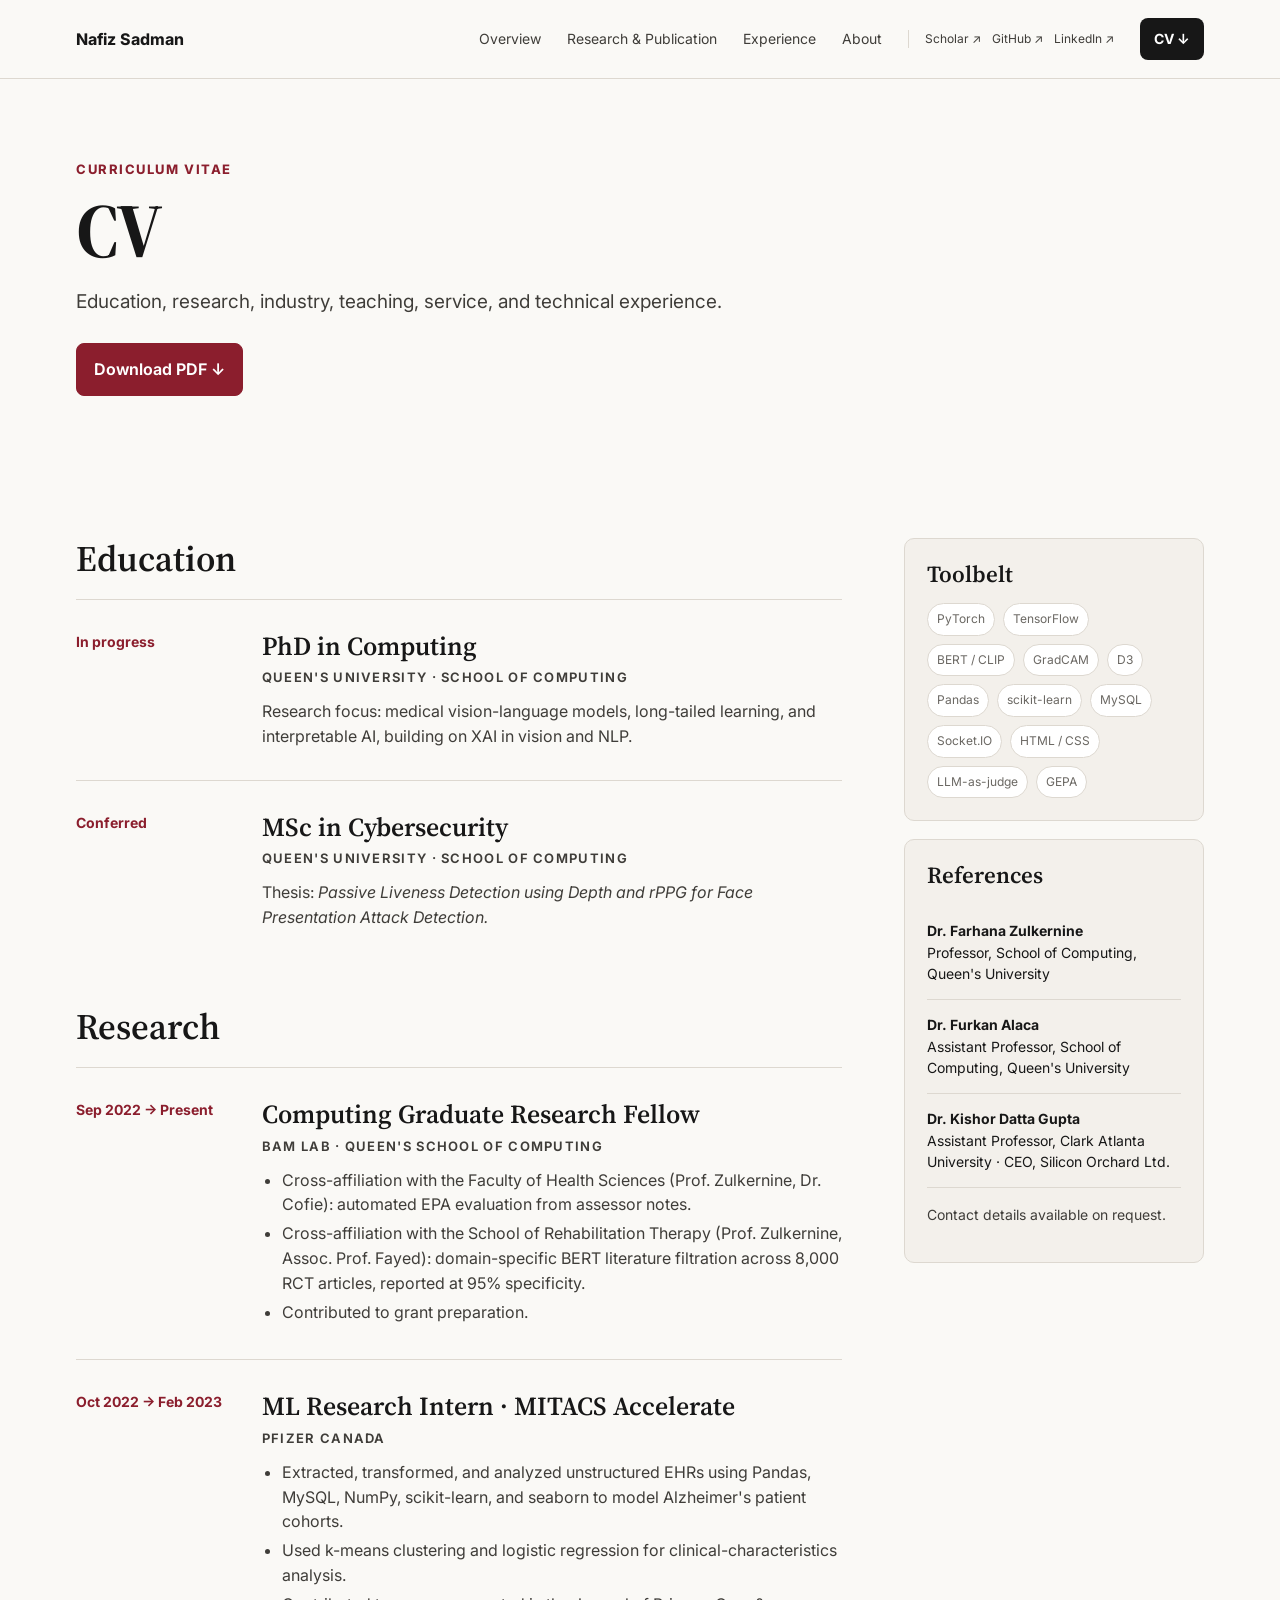
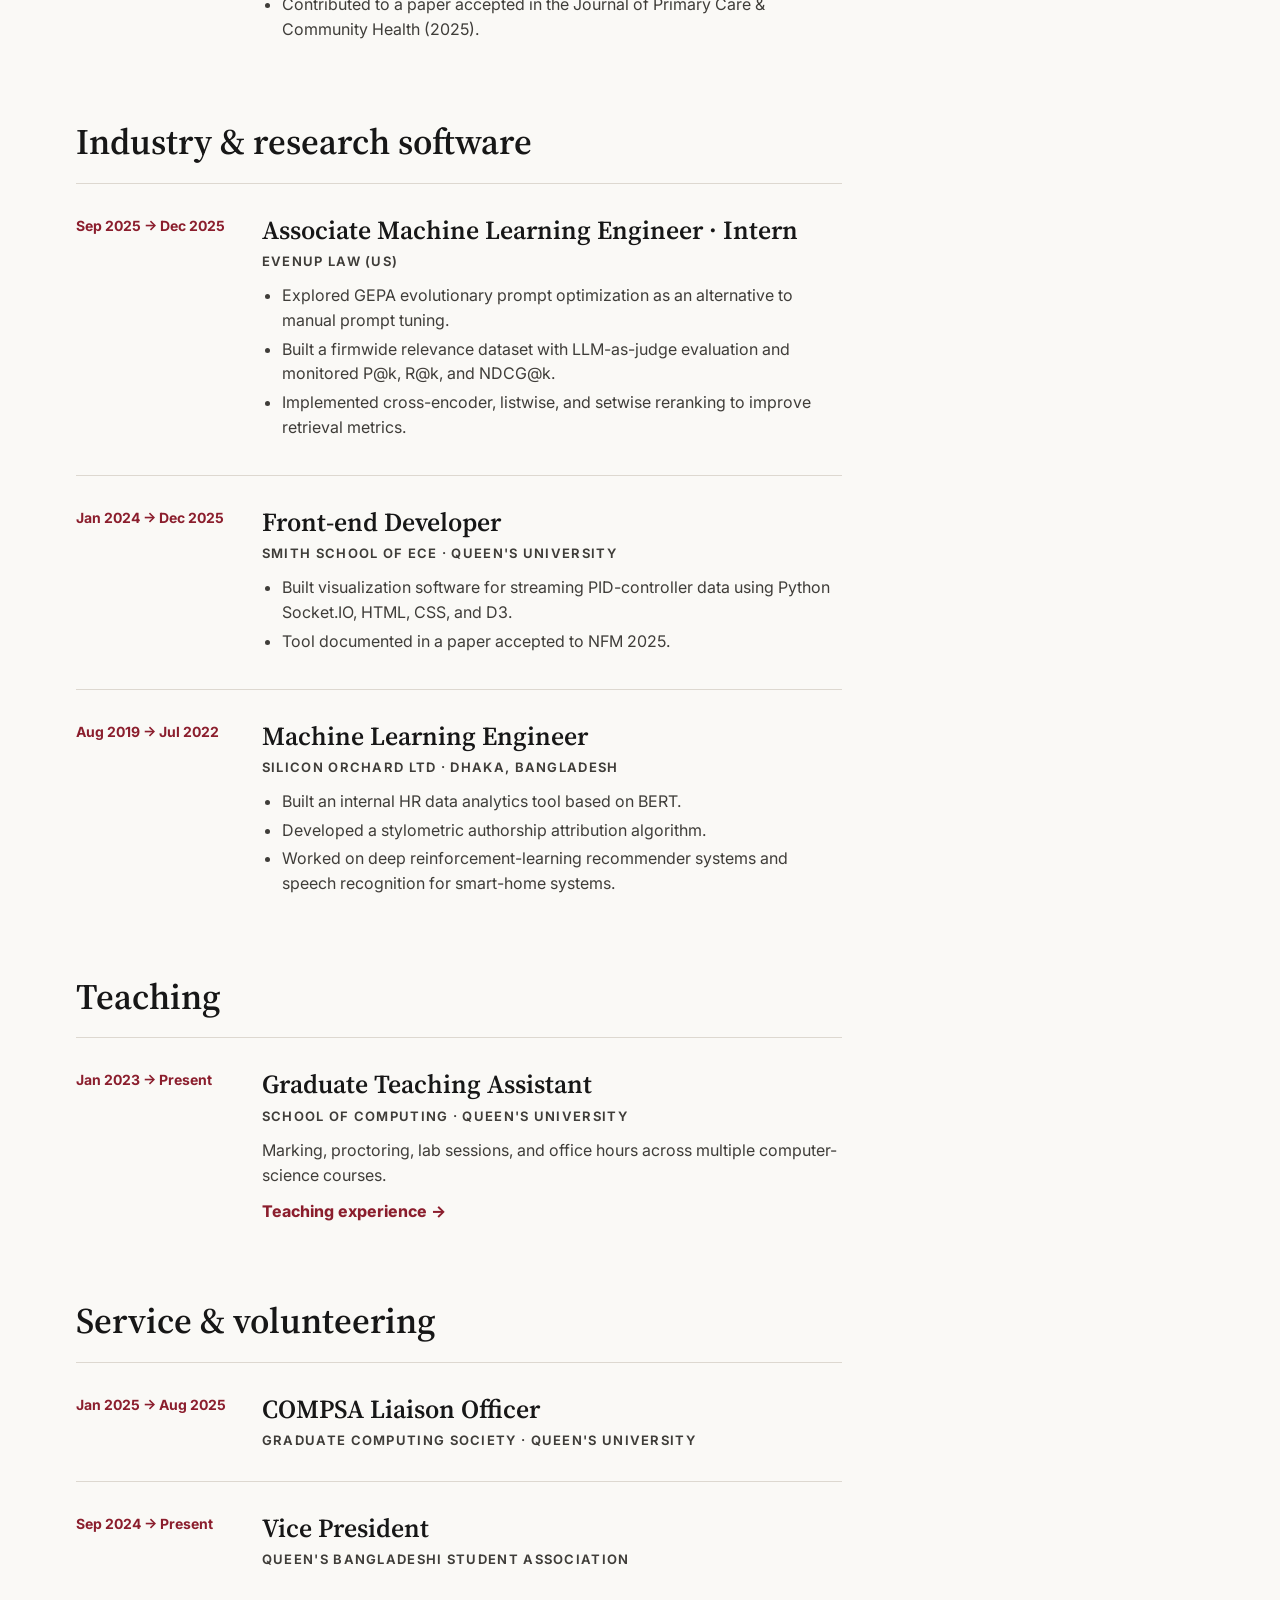
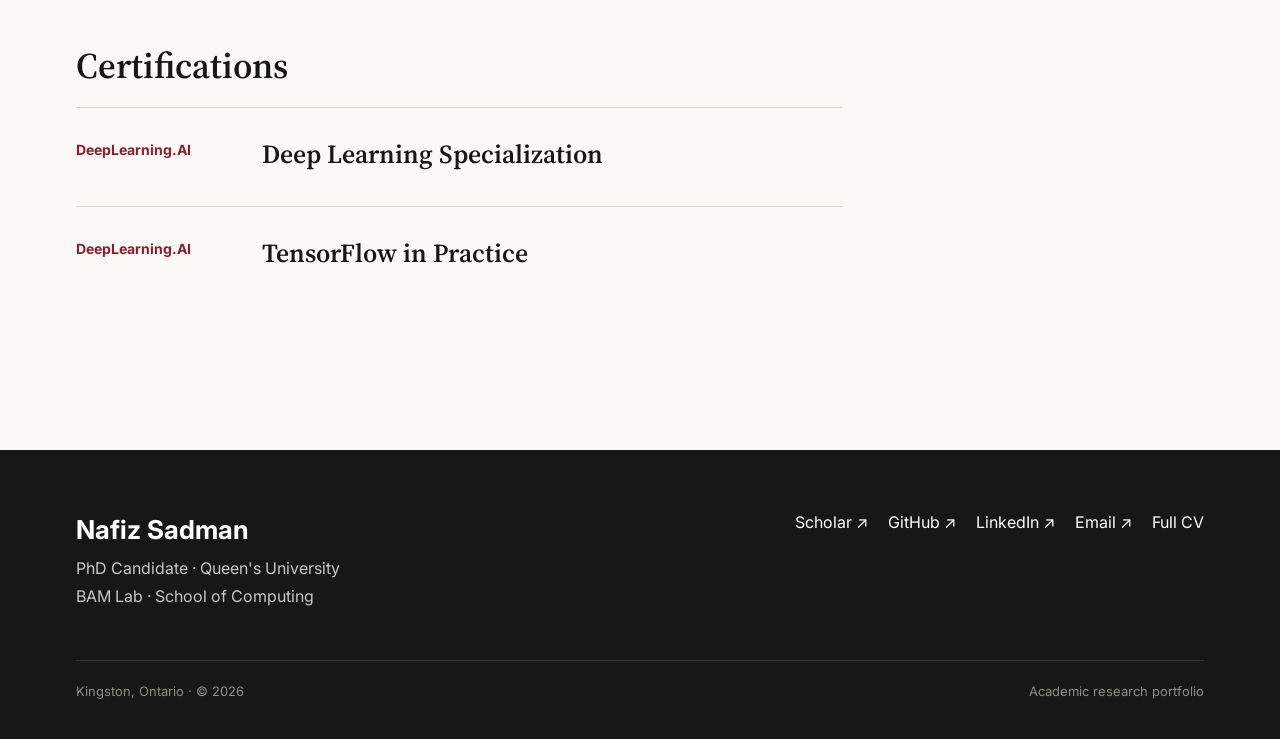
==== commit 4671dab1: "Redesign academic portfolio and consolidate site pages" ====
--- a/cv.html
+++ b/cv.html
@@ -1,345 +1,79 @@
-<!DOCTYPE html>
+<!doctype html>
 <html lang="en">
 <head>
   <meta charset="utf-8">
+  <meta name="viewport" content="width=device-width, initial-scale=1">
+  <meta name="description" content="Curriculum vitae of Nafiz Sadman: education, research, industry, teaching, service, and technical experience.">
   <title>CV — Nafiz Sadman</title>
-  <meta name="viewport" content="width=device-width, initial-scale=1">
-  <meta name="description" content="Curriculum Vitae — Nafiz Sadman, PhD candidate at Queen's University, School of Computing.">
   <link rel="preconnect" href="https://fonts.googleapis.com">
   <link rel="preconnect" href="https://fonts.gstatic.com" crossorigin>
-  <link href="https://fonts.googleapis.com/css2?family=JetBrains+Mono:wght@400;500;600;700&display=swap" rel="stylesheet">
+  <link href="https://fonts.googleapis.com/css2?family=Inter:wght@400;500;600;700;800&family=Source+Serif+4:wght@500;600;700&display=swap" rel="stylesheet">
   <link rel="stylesheet" href="assets/styles.css">
 </head>
 <body>
-<div class="site-shell">
-
-  <!-- ===== SIDEBAR ===== -->
-  <aside class="sidebar">
-    <div>
-      <div class="brand-name">nafiz.sadman</div>
-      <div class="brand-path">~/cv</div>
+<a class="skip-link" href="#main">Skip to content</a>
+<nav aria-label="Primary"><div class="wrap nav">
+  <a class="brand" href="index.html">Nafiz Sadman</a>
+  <button class="menu" type="button" aria-controls="site-links" aria-expanded="false">Menu</button>
+  <div class="navlinks" id="site-links">
+    <a data-page="home" href="index.html">Overview</a>
+    <a data-page="research" href="research.html">Research &amp; Publication</a>
+    <a data-page="experience" href="experience.html">Experience</a>
+    <a data-page="about" href="about.html">About</a>
+    <div class="utility-links">
+      <a href="https://scholar.google.com/citations?user=M3FEjQsAAAAJ&amp;hl=en" target="_blank" rel="noopener noreferrer">Scholar ↗</a>
+      <a href="https://github.com/Nafiz95" target="_blank" rel="noopener noreferrer">GitHub ↗</a>
+      <a href="https://www.linkedin.com/in/nafiz-sadman/" target="_blank" rel="noopener noreferrer">LinkedIn ↗</a>
     </div>
-
-    <div>
-      <div class="sidebar-eyebrow">PAGES</div>
-      <nav class="sidebar-nav-list">
-        <a href="index.html"        class="nav-item">· home</a>
-        <a href="publications.html" class="nav-item">· publications</a>
-        <a href="projects.html"     class="nav-item">· projects</a>
-        <a href="cv.html"           class="nav-item active">▸ cv</a>
-      </nav>
-    </div>
-
-    <div>
-      <div class="sidebar-eyebrow">LINKS</div>
-      <div class="sidebar-links">
-        <a href="https://scholar.google.com/citations?user=M3FEjQsAAAAJ&hl=en" target="_blank" rel="noopener noreferrer">↗ scholar</a>
-        <a href="https://github.com/Nafiz95"                                    target="_blank" rel="noopener noreferrer">↗ github</a>
-        <a href="https://www.linkedin.com/in/nafiz-sadman/"                    target="_blank" rel="noopener noreferrer">↗ linkedin</a>
-        <a href="mailto:sadman.n@queensu.ca">↗ email</a>
-      </div>
-    </div>
-
-    <div class="sidebar-footer">
-      <div>Kingston, ON · © 2026</div>
-      <div class="built">built with care</div>
-    </div>
-  </aside>
-
-  <!-- ===== MAIN ===== -->
-  <main class="main-content">
-    <div class="cv-layout">
-
-      <!-- ══════════════════════════════════════
-           MAIN COLUMN
-           ══════════════════════════════════════ -->
-      <div class="cv-main">
-
-        <!-- Page header -->
-        <div class="page-header">
-          <div>
-            <div class="eyebrow eyebrow--red">// Curriculum Vitae</div>
-            <h1>CV</h1>
-            <div class="subtitle">
-              Academic and industry trajectory — Queen's PhD, BAM Lab, Pfizer Canada, EvenUp Law, Silicon Orchard. Full PDF available.
-            </div>
-          </div>
-          <div>
-            <a href="assets/cv.pdf" target="_blank" class="btn-download">Download PDF ↓</a>
-          </div>
-        </div>
-
-        <!-- ── 01 · Education ── -->
-        <section class="cv-section">
-          <div class="cv-section-header">
-            <div class="cv-section-title">01 · Education</div>
-          </div>
-
-          <!-- PhD -->
-          <div class="cv-entry">
-            <div class="cv-entry-date">
-              <div style="font-weight:700; color:#9d1939; letter-spacing:0.04em">In progress</div>
-            </div>
-            <div>
-              <div class="cv-entry-role">Ph.D. in Computing</div>
-              <div class="cv-entry-org" style="color:#9d1939">Queen's University · School of Computing</div>
-              <div style="font-size:12px; color:var(--ink-2); margin-top:6px; line-height:1.55">
-                Focus: XAI in Vision and NLP.
-              </div>
-            </div>
-          </div>
-
-          <!-- MSc -->
-          <div class="cv-entry">
-            <div class="cv-entry-date">
-              <div style="font-weight:700; color:#11335d; letter-spacing:0.04em">Conferred</div>
-            </div>
-            <div>
-              <div class="cv-entry-role">M.Sc. in Cybersecurity</div>
-              <div class="cv-entry-org" style="color:#11335d">Queen's University · School of Computing</div>
-              <div style="font-size:12px; color:var(--ink-2); margin-top:6px; line-height:1.55">
-                Thesis: Passive Liveness Detection using Depth and rPPG for Face Presentation Attack Detection.
-              </div>
-            </div>
-          </div>
-        </section>
-
-        <!-- ── 02 · Research ── -->
-        <section class="cv-section">
-          <div class="cv-section-header">
-            <div class="cv-section-title">02 · Research</div>
-          </div>
-
-          <!-- BAM Lab -->
-          <div class="cv-entry">
-            <div class="cv-entry-date">
-              <div style="font-weight:700; color:#9d1939">Sep 2022</div>
-              <div style="color:#9d1939">→ Present</div>
-              <span class="cv-entry-badge" style="color:#9d1939; border-color:#9d1939">research</span>
-            </div>
-            <div>
-              <div class="cv-entry-role">Computing Graduate Research Fellow</div>
-              <div class="cv-entry-org" style="color:#9d1939">BAM Lab · Queen's School of Computing</div>
-              <ul class="cv-entry-bullets">
-                <li>Cross-affiliation with Faculty of Health Sciences (Prof. Zulkernine, Dr. Cofie) — automated EPA evaluation from assessor notes.</li>
-                <li>Cross-affiliation with School of Rehabilitation Therapy (Prof. Zulkernine, Assoc. Prof. Fayed) — domain-specific BERT literature filtration (95% specificity, 8,000 RCT articles).</li>
-                <li>Contributed to grant writeup (under review).</li>
-              </ul>
-            </div>
-          </div>
-
-          <!-- Pfizer -->
-          <div class="cv-entry">
-            <div class="cv-entry-date">
-              <div style="font-weight:700; color:#9d1939">Oct 2022</div>
-              <div style="color:#888">→ Feb 2023</div>
-              <span class="cv-entry-badge" style="color:#9d1939; border-color:#9d1939">research</span>
-            </div>
-            <div>
-              <div class="cv-entry-role">ML Research Intern · MITACS Accelerate</div>
-              <div class="cv-entry-org" style="color:#9d1939">Pfizer Canada</div>
-              <ul class="cv-entry-bullets">
-                <li>Extracted, transformed and analyzed unstructured EHRs (Pandas, MySQL, NumPy, sklearn, seaborn) to model Alzheimer's patient cohorts.</li>
-                <li>k-means clustering &amp; logistic regression for clinical-characteristics prediction.</li>
-                <li>Contributed to paper accepted in Journal of Primary Care &amp; Community Health (2025).</li>
-              </ul>
-            </div>
-          </div>
-        </section>
-
-        <!-- ── 03 · Industry ── -->
-        <section class="cv-section">
-          <div class="cv-section-header">
-            <div class="cv-section-title">03 · Industry</div>
-          </div>
-
-          <!-- EvenUp -->
-          <div class="cv-entry">
-            <div class="cv-entry-date">
-              <div style="font-weight:700; color:#11335d">Sep 2025</div>
-              <div style="color:#888">→ Dec 2025</div>
-              <span class="cv-entry-badge" style="color:#11335d; border-color:#11335d">industry</span>
-            </div>
-            <div>
-              <div class="cv-entry-role">Associate Machine Learning Engineer · Intern</div>
-              <div class="cv-entry-org" style="color:#11335d">EvenUp Law (US)</div>
-              <ul class="cv-entry-bullets">
-                <li>Explored GEPA — evolutionary prompt optimization — and measured its effectiveness as an alternative to manual prompt-tuning.</li>
-                <li>Built firmwide relevance dataset with LLM-as-judge for evaluation &amp; retrieval-metric monitoring (P@k, R@k, NDCG@k).</li>
-                <li>Implemented cross-encoder, listwise, and setwise reranking — improved retrieval metrics across the stack.</li>
-              </ul>
-            </div>
-          </div>
-
-          <!-- Smith ECE -->
-          <div class="cv-entry">
-            <div class="cv-entry-date">
-              <div style="font-weight:700; color:#8a6a10">Jan 2024</div>
-              <div style="color:#8a6a10">→ Present</div>
-              <span class="cv-entry-badge" style="color:#8a6a10; border-color:#c79a1e">industry</span>
-            </div>
-            <div>
-              <div class="cv-entry-role">Front-end Developer</div>
-              <div class="cv-entry-org" style="color:#8a6a10">Smith School of ECE · Queen's University</div>
-              <ul class="cv-entry-bullets">
-                <li>Built a visualization research tool for streaming PID-controller data (Python Socket IO + HTML5 + CSS3 + D3).</li>
-                <li>Tool documented in paper accepted to NFM 2025.</li>
-              </ul>
-            </div>
-          </div>
-
-          <!-- Silicon Orchard -->
-          <div class="cv-entry">
-            <div class="cv-entry-date">
-              <div style="font-weight:700; color:#11335d">Aug 2019</div>
-              <div style="color:#888">→ Jul 2022</div>
-              <span class="cv-entry-badge" style="color:#11335d; border-color:#11335d">industry</span>
-            </div>
-            <div>
-              <div class="cv-entry-role">Machine Learning Engineer</div>
-              <div class="cv-entry-org" style="color:#11335d">Silicon Orchard Ltd · Dhaka, Bangladesh</div>
-              <ul class="cv-entry-bullets">
-                <li>Internal HR data analytics tool based on BERT.</li>
-                <li>Stylometric authorship attribution algorithm.</li>
-                <li>Deep reinforcement-learning recommender systems.</li>
-                <li>Speech recognition for smart home systems.</li>
-              </ul>
-            </div>
-          </div>
-        </section>
-
-        <!-- ── 04 · Teaching ── -->
-        <section class="cv-section">
-          <div class="cv-section-header">
-            <div class="cv-section-title">04 · Teaching</div>
-          </div>
-
-          <div class="cv-entry">
-            <div class="cv-entry-date">
-              <div style="font-weight:700; color:#8a6a10">Jan 2023</div>
-              <div style="color:#8a6a10">→ Present</div>
-              <span class="cv-entry-badge" style="color:#8a6a10; border-color:#c79a1e">teaching</span>
-            </div>
-            <div>
-              <div class="cv-entry-role">Graduate Teaching Assistant</div>
-              <div class="cv-entry-org" style="color:#8a6a10">School of Computing · Queen's University</div>
-              <ul class="cv-entry-bullets">
-                <li>Multiple CS courses — marking, proctoring, conducting lab sessions, office hours.</li>
-              </ul>
-            </div>
-          </div>
-        </section>
-
-        <!-- ── 05 · Service & Volunteering ── -->
-        <section class="cv-section">
-          <div class="cv-section-header">
-            <div class="cv-section-title">05 · Service &amp; Volunteering</div>
-          </div>
-
-          <div class="cv-entry">
-            <div class="cv-entry-date" style="color:#888; font-family:var(--mono); font-size:11px">
-              Jan 2025 → Aug 2025
-            </div>
-            <div>
-              <div style="font-family:var(--mono); font-size:13px; font-weight:700">COMPSA Liaison Officer</div>
-              <div style="font-size:12px; color:var(--ink-2); margin-top:2px; font-family:var(--mono)">Graduate Computing Society · Queen's</div>
-            </div>
-          </div>
-
-          <div class="cv-entry">
-            <div class="cv-entry-date" style="color:#888; font-family:var(--mono); font-size:11px">
-              Sep 2024 → Present
-            </div>
-            <div>
-              <div style="font-family:var(--mono); font-size:13px; font-weight:700">Vice President</div>
-              <div style="font-size:12px; color:var(--ink-2); margin-top:2px; font-family:var(--mono)">Queen's Bangladeshi Student Association</div>
-            </div>
-          </div>
-        </section>
-
-        <!-- ── 06 · Certifications ── -->
-        <section class="cv-section">
-          <div class="cv-section-header">
-            <div class="cv-section-title">06 · Certifications</div>
-          </div>
-          <div class="cert-grid">
-            <div class="card card--tinted-ink" style="padding:14px">
-              <div class="eyebrow eyebrow--red">DeepLearning.AI</div>
-              <div style="font-family:var(--mono); font-size:13px; font-weight:700; margin-top:4px">Deep Learning Specialization</div>
-            </div>
-            <div class="card card--tinted-ink" style="padding:14px">
-              <div class="eyebrow eyebrow--red">DeepLearning.AI</div>
-              <div style="font-family:var(--mono); font-size:13px; font-weight:700; margin-top:4px">TensorFlow in Practice</div>
-            </div>
-          </div>
-        </section>
-
-      </div><!-- .cv-main -->
-
-      <!-- ══════════════════════════════════════
-           RIGHT RAIL
-           ══════════════════════════════════════ -->
-      <aside class="cv-rail">
-
-        <!-- At a glance -->
-        <div class="card card--tinted-red" style="padding:14px">
-          <div class="eyebrow eyebrow--red">At a glance</div>
-          <div style="margin-top:8px">
-            <div class="rail-glance-row"><span>Years in research</span><b>~4</b></div>
-            <div class="rail-glance-row"><span>Years in industry</span><b>~5</b></div>
-            <div class="rail-glance-row"><span>Publications</span><b>12 1st-auth</b></div>
-            <div class="rail-glance-row"><span>Citations</span><b>187</b></div>
-            <div class="rail-glance-row"><span>h-index</span><b>7</b></div>
-          </div>
-        </div>
-
-        <!-- Toolbelt -->
-        <div class="card" style="padding:14px">
-          <div class="eyebrow eyebrow--ink">Toolbelt</div>
-          <div class="chip-row" style="margin-top:8px">
-            <span class="chip chip--ink">PyTorch</span>
-            <span class="chip chip--ink">TensorFlow</span>
-            <span class="chip chip--ink">BERT/CLIP</span>
-            <span class="chip chip--ink">GradCAM</span>
-            <span class="chip chip--ink">D3</span>
-            <span class="chip chip--ink">Pandas</span>
-            <span class="chip chip--ink">sklearn</span>
-            <span class="chip chip--ink">MySQL</span>
-            <span class="chip chip--ink">Socket.IO</span>
-            <span class="chip chip--ink">HTML/CSS</span>
-            <span class="chip chip--ink">LLM-as-judge</span>
-            <span class="chip chip--ink">GEPA</span>
-          </div>
-        </div>
-
-        <!-- References -->
-        <div class="card" style="padding:14px">
-          <div class="eyebrow eyebrow--ink">References</div>
-          <div style="margin-top:8px">
-            <div class="ref-entry">
-              <div class="ref-name">Dr. Farhana Zulkernine, Ph.D., P.Eng.</div>
-              <div class="ref-role">Professor, School of Computing, Queen's University</div>
-            </div>
-            <div class="ref-entry">
-              <div class="ref-name">Dr. Furkan Alaca, Ph.D.</div>
-              <div class="ref-role">Assistant Professor, School of Computing, Queen's University</div>
-            </div>
-            <div class="ref-entry">
-              <div class="ref-name">Dr. Kishor Datta Gupta, Ph.D.</div>
-              <div class="ref-role">Assistant Professor, Clark Atlanta University · CEO, Silicon Orchard Ltd.</div>
-            </div>
-            <div style="color:var(--ink-3); font-size:10px; margin-top:4px; font-family:var(--mono)">
-              Emails available on request.
-            </div>
-          </div>
-        </div>
-
-      </aside><!-- .cv-rail -->
-
-    </div><!-- .cv-layout -->
-  </main>
-
-</div><!-- .site-shell -->
+    <a class="nav-cv" href="assets/cv.pdf" target="_blank" rel="noopener noreferrer" aria-label="Download CV PDF">CV ↓</a>
+  </div>
+</div></nav>
+<main id="main">
+<header class="page-hero"><div class="wrap"><div class="kicker">Curriculum vitae</div><h1 class="page-title">CV</h1><p class="page-lede">Education, research, industry, teaching, service, and technical experience.</p><div class="buttons"><a class="btn primary" href="assets/cv.pdf" target="_blank" rel="noopener noreferrer">Download PDF ↓</a></div></div></header>
+<section class="page-section"><div class="wrap cv-layout"><div>
+  <div class="cv-section"><h2>Education</h2><div class="entry-list">
+    <article class="entry"><div class="entry-date">In progress</div><div><h3>PhD in Computing</h3><div class="org">Queen's University · School of Computing</div><p>Research focus: medical vision-language models, long-tailed learning, and interpretable AI, building on XAI in vision and NLP.</p></div></article>
+    <article class="entry"><div class="entry-date">Conferred</div><div><h3>MSc in Cybersecurity</h3><div class="org">Queen's University · School of Computing</div><p>Thesis: <em>Passive Liveness Detection using Depth and rPPG for Face Presentation Attack Detection.</em></p></div></article>
+  </div></div>
+  <div class="cv-section"><h2>Research</h2><div class="entry-list">
+    <article class="entry"><div class="entry-date">Sep 2022 → Present</div><div><h3>Computing Graduate Research Fellow</h3><div class="org">BAM Lab · Queen's School of Computing</div><ul><li>Cross-affiliation with the Faculty of Health Sciences (Prof. Zulkernine, Dr. Cofie): automated EPA evaluation from assessor notes.</li><li>Cross-affiliation with the School of Rehabilitation Therapy (Prof. Zulkernine, Assoc. Prof. Fayed): domain-specific BERT literature filtration across 8,000 RCT articles, reported at 95% specificity.</li><li>Contributed to grant preparation.</li></ul></div></article>
+    <article class="entry"><div class="entry-date">Oct 2022 → Feb 2023</div><div><h3>ML Research Intern · MITACS Accelerate</h3><div class="org">Pfizer Canada</div><ul><li>Extracted, transformed, and analyzed unstructured EHRs using Pandas, MySQL, NumPy, scikit-learn, and seaborn to model Alzheimer's patient cohorts.</li><li>Used k-means clustering and logistic regression for clinical-characteristics analysis.</li><li>Contributed to a paper accepted in the Journal of Primary Care &amp; Community Health (2025).</li></ul></div></article>
+  </div></div>
+  <div class="cv-section"><h2>Industry &amp; research software</h2><div class="entry-list">
+    <article class="entry"><div class="entry-date">Sep 2025 → Dec 2025</div><div><h3>Associate Machine Learning Engineer · Intern</h3><div class="org">EvenUp Law (US)</div><ul><li>Explored GEPA evolutionary prompt optimization as an alternative to manual prompt tuning.</li><li>Built a firmwide relevance dataset with LLM-as-judge evaluation and monitored P@k, R@k, and NDCG@k.</li><li>Implemented cross-encoder, listwise, and setwise reranking to improve retrieval metrics.</li></ul></div></article>
+    <article class="entry"><div class="entry-date">Jan 2024 → Dec 2025</div><div><h3>Front-end Developer</h3><div class="org">Smith School of ECE · Queen's University</div><ul><li>Built visualization software for streaming PID-controller data using Python Socket.IO, HTML, CSS, and D3.</li><li>Tool documented in a paper accepted to NFM 2025.</li></ul></div></article>
+    <article class="entry"><div class="entry-date">Aug 2019 → Jul 2022</div><div><h3>Machine Learning Engineer</h3><div class="org">Silicon Orchard Ltd · Dhaka, Bangladesh</div><ul><li>Built an internal HR data analytics tool based on BERT.</li><li>Developed a stylometric authorship attribution algorithm.</li><li>Worked on deep reinforcement-learning recommender systems and speech recognition for smart-home systems.</li></ul></div></article>
+  </div></div>
+  <div class="cv-section"><h2>Teaching</h2><div class="entry-list">
+    <article class="entry"><div class="entry-date">Jan 2023 → Present</div><div><h3>Graduate Teaching Assistant</h3><div class="org">School of Computing · Queen's University</div><p>Marking, proctoring, lab sessions, and office hours across multiple computer-science courses.</p><p><a class="textlink" href="experience.html#teaching-experience">Teaching experience →</a></p></div></article>
+  </div></div>
+  <div class="cv-section"><h2>Service &amp; volunteering</h2><div class="entry-list">
+    <article class="entry"><div class="entry-date">Jan 2025 → Aug 2025</div><div><h3>COMPSA Liaison Officer</h3><div class="org">Graduate Computing Society · Queen's University</div></div></article>
+    <article class="entry"><div class="entry-date">Sep 2024 → Present</div><div><h3>Vice President</h3><div class="org">Queen's Bangladeshi Student Association</div></div></article>
+  </div></div>
+  <div class="cv-section"><h2>Certifications</h2><div class="entry-list">
+    <article class="entry"><div class="entry-date">DeepLearning.AI</div><div><h3>Deep Learning Specialization</h3></div></article>
+    <article class="entry"><div class="entry-date">DeepLearning.AI</div><div><h3>TensorFlow in Practice</h3></div></article>
+  </div></div>
+</div><aside class="cv-aside">
+  <div class="cv-panel"><h2>Toolbelt</h2><div class="tags"><span class="tag">PyTorch</span><span class="tag">TensorFlow</span><span class="tag">BERT / CLIP</span><span class="tag">GradCAM</span><span class="tag">D3</span><span class="tag">Pandas</span><span class="tag">scikit-learn</span><span class="tag">MySQL</span><span class="tag">Socket.IO</span><span class="tag">HTML / CSS</span><span class="tag">LLM-as-judge</span><span class="tag">GEPA</span></div></div>
+  <div class="cv-panel"><h2>References</h2><ul class="simple-list"><li><strong>Dr. Farhana Zulkernine</strong><br>Professor, School of Computing, Queen's University</li><li><strong>Dr. Furkan Alaca</strong><br>Assistant Professor, School of Computing, Queen's University</li><li><strong>Dr. Kishor Datta Gupta</strong><br>Assistant Professor, Clark Atlanta University · CEO, Silicon Orchard Ltd.</li></ul><p>Contact details available on request.</p></div>
+</aside></div></section>
+</main>
+<footer><div class="wrap">
+  <div class="foot"><div>
+    <h2>Nafiz Sadman</h2>
+    <p>PhD Candidate · Queen's University</p>
+    <p>BAM Lab · School of Computing</p>
+  </div><div class="footlinks">
+    <a href="https://scholar.google.com/citations?user=M3FEjQsAAAAJ&amp;hl=en" target="_blank" rel="noopener noreferrer">Scholar ↗</a>
+    <a href="https://github.com/Nafiz95" target="_blank" rel="noopener noreferrer">GitHub ↗</a>
+    <a href="https://www.linkedin.com/in/nafiz-sadman/" target="_blank" rel="noopener noreferrer">LinkedIn ↗</a>
+    <a href="mailto:sadman.n@queensu.ca">Email ↗</a>
+    <a href="cv.html">Full CV</a>
+  </div></div>
+  <div class="copyright"><span>Kingston, Ontario · © 2026</span><span>Academic research portfolio</span></div>
+</div></footer>
 <script src="assets/site.js"></script>
 </body>
 </html>
--- a/assets/styles.css
+++ b/assets/styles.css
@@ -1,996 +1,342 @@
-/* ============================================================
-   nafiz95.github.io — shared stylesheet
-   Queen's tricolor on warm paper, JetBrains Mono throughout
-   ============================================================ */
-
-/* ---- DESIGN TOKENS ---- */
-:root {
-  --paper:        #fdfaf2;
-  --paper-2:      #f4efe2;
-  --ink:          #1a1a1a;
-  --ink-2:        #555;
-  --ink-3:        #888;
-
-  --q-red:        #9d1939;
-  --q-blue:       #11335d;
-  --q-gold:       #c79a1e;
-  --q-gold-text:  #8a6a10;
-
-  --red-bg:       rgba(157, 25, 57, 0.05);
-  --blue-bg:      rgba(17, 51, 93, 0.05);
-  --gold-bg:      rgba(199, 154, 30, 0.12);
-
-  --divider:      #d8d2c2;
-  --divider-soft: #ebe3d0;
-
-  --mono: 'JetBrains Mono', ui-monospace, SFMono-Regular, Menlo, monospace;
-
-  --radius-card: 12px;
-  --radius-chip: 999px;
-}
-
-/* ---- RESET ---- */
-*, *::before, *::after { box-sizing: border-box; }
-html, body { margin: 0; padding: 0; }
-h1, h2, h3, h4, h5, h6 { margin: 0; }
-p { margin: 0; }
-ul { margin: 0; }
-a { text-decoration: none; }
-button { font-family: inherit; }
-
-/* ---- BASE ---- */
-html {
-  background: var(--paper);
-  color: var(--ink);
-  font-family: var(--mono);
-  font-size: 13px;
-  -webkit-font-smoothing: antialiased;
-  -moz-osx-font-smoothing: grayscale;
-}
-
-body {
-  background-color: var(--paper);
-  background-image:
-    radial-gradient(rgba(0,0,0,0.03) 1px, transparent 1px),
-    radial-gradient(rgba(0,0,0,0.02) 1px, transparent 1px);
-  background-size: 22px 22px, 22px 22px;
-  background-position: 0 0, 11px 11px;
-}
-
-::selection { background: rgba(199,154,30,0.4); color: #1a1a1a; }
-
-::-webkit-scrollbar { width: 10px; height: 10px; }
-::-webkit-scrollbar-track { background: transparent; }
-::-webkit-scrollbar-thumb {
-  background: rgba(0,0,0,0.18);
-  border-radius: 4px;
-  border: 2px solid var(--paper);
-}
-::-webkit-scrollbar-thumb:hover { background: rgba(0,0,0,0.3); }
-
-/* ---- LAYOUT SHELL ---- */
-.site-shell {
-  display: grid;
-  grid-template-columns: 210px 1fr;
-  min-height: 100vh;
-}
-
-.main-content {
-  padding: 28px 32px 60px;
-  max-width: 1240px;
-  animation: fadeUp 0.45s ease both;
-}
-
-@keyframes fadeUp {
-  from { opacity: 0; transform: translateY(6px); }
-  to   { opacity: 1; transform: translateY(0); }
-}
-
-/* ============================================================
-   SIDEBAR
-   ============================================================ */
-.sidebar {
-  position: sticky;
-  top: 0;
-  height: 100vh;
-  background: var(--paper-2);
-  border-right: 1.25px solid var(--ink);
-  padding: 24px 18px;
-  display: flex;
-  flex-direction: column;
-  gap: 24px;
-  overflow-y: auto;
-  overflow-x: hidden;
-}
-
-.brand-name {
-  font-size: 14px;
-  font-weight: 700;
-  letter-spacing: -0.01em;
-  color: var(--ink);
-  font-family: var(--mono);
-}
-
-.brand-path {
-  font-size: 10.5px;
-  color: var(--ink-3);
-  margin-top: 2px;
-  font-family: var(--mono);
-}
-
-.sidebar-eyebrow {
-  font-size: 9.5px;
-  letter-spacing: 0.18em;
-  color: var(--ink-3);
-  margin-bottom: 8px;
-  font-family: var(--mono);
-  text-transform: uppercase;
-}
-
-.sidebar-nav-list {
-  display: flex;
-  flex-direction: column;
-  gap: 2px;
-}
-
-.nav-item {
-  display: block;
-  padding: 7px 10px;
-  border-radius: 6px;
-  font-family: var(--mono);
-  font-size: 12.5px;
-  background: transparent;
-  color: #333;
-  font-weight: 400;
-  transition: background 0.15s, color 0.15s;
-  text-decoration: none;
-}
-
-.nav-item:hover { background: rgba(157, 25, 57, 0.08); }
-
-.nav-item.active {
-  background: var(--q-red);
-  color: var(--paper);
-  font-weight: 700;
-}
-
-.nav-item.active:hover { background: var(--q-red); }
-
-.sidebar-links {
-  display: flex;
-  flex-direction: column;
-  gap: 5px;
-  font-family: var(--mono);
-  font-size: 11.5px;
-}
-
-.sidebar-links a {
-  color: var(--ink);
-  text-decoration: none;
-  transition: color 0.15s;
-}
-
-.sidebar-links a:hover { color: var(--q-red); }
-
-.sidebar-footer {
-  margin-top: auto;
-  font-size: 10px;
-  color: var(--ink-3);
-  line-height: 1.6;
-  font-family: var(--mono);
-}
-
-.sidebar-footer .built { color: #bbb; }
-
-/* ============================================================
-   SHARED COMPONENTS
-   ============================================================ */
-
-/* ---- CARD ---- */
-.card {
-  background: #fff;
-  border: 1.25px solid var(--ink);
-  border-radius: var(--radius-card);
-  padding: 18px;
-  transition: box-shadow 0.18s ease, transform 0.18s ease, border-color 0.18s ease;
-}
-
-.card--hover:hover {
-  transform: translateY(-1px);
-  box-shadow: 0 6px 24px -8px rgba(0,0,0,0.18), 0 2px 6px -2px rgba(0,0,0,0.08);
-}
-
-.card--p0 { padding: 0; }
-
-.card--tinted-red  { background: var(--red-bg);   border-color: var(--q-red); }
-.card--tinted-blue { background: var(--blue-bg);  border-color: var(--q-blue); }
-.card--tinted-gold { background: var(--gold-bg);  border-color: var(--q-gold); }
-.card--tinted-ink  { background: var(--paper-2);  border-color: var(--ink); }
-
-/* ---- EYEBROW ---- */
-.eyebrow {
-  font-size: 10.5px;
-  letter-spacing: 0.18em;
-  text-transform: uppercase;
-  font-weight: 600;
-  font-family: var(--mono);
-  color: var(--ink);
-}
-
-.eyebrow--red  { color: var(--q-red); }
-.eyebrow--blue { color: var(--q-blue); }
-.eyebrow--gold { color: var(--q-gold-text); }
-.eyebrow--ink  { color: var(--ink); }
-
-/* ---- CHIP ---- */
-.chip {
-  display: inline-flex;
-  align-items: center;
-  border: 1.25px solid var(--ink);
-  color: var(--ink);
-  background: transparent;
-  padding: 3px 9px;
-  border-radius: var(--radius-chip);
-  font-size: 10.5px;
-  font-family: var(--mono);
-  cursor: default;
-  white-space: nowrap;
-  user-select: none;
-  transition: all 0.15s ease;
-}
-
-.chip--clickable { cursor: pointer; }
-.chip--clickable:hover { transform: translateY(-1px); }
-
-.chip--red  { border-color: var(--q-red);       color: var(--q-red); }
-.chip--blue { border-color: var(--q-blue);      color: var(--q-blue); }
-.chip--gold { border-color: var(--q-gold);      color: var(--q-gold-text); background: var(--gold-bg); }
-.chip--ink  { border-color: var(--ink);         color: var(--ink); }
-
-.chip--red.active  { background: var(--q-red);      color: #fff; border-color: var(--q-red); }
-.chip--blue.active { background: var(--q-blue);     color: #fff; border-color: var(--q-blue); }
-.chip--gold.active { background: var(--q-gold-text);color: #fff; border-color: var(--q-gold-text); }
-.chip--ink.active  { background: var(--ink);        color: #fff; border-color: var(--ink); }
-
-/* ---- STAT TILE ---- */
-.stat-tile { padding: 16px; }
-
-.stat-tile .eyebrow { display: block; }
-
-.stat-row {
-  display: flex;
-  align-items: baseline;
-  gap: 12px;
-  margin-top: 6px;
-}
-
-.stat-number {
-  font-size: 30px;
-  font-weight: 700;
-  font-variant-numeric: tabular-nums;
-  line-height: 1;
-  font-family: var(--mono);
-}
-
-.stat-sub {
-  font-size: 10.5px;
-  opacity: 0.75;
-  margin-top: 4px;
-  font-family: var(--mono);
-}
-
-.stat-tile--red  .stat-number,
-.stat-tile--red  .stat-sub   { color: var(--q-red); }
-.stat-tile--blue .stat-number,
-.stat-tile--blue .stat-sub   { color: var(--q-blue); }
-.stat-tile--gold .stat-number,
-.stat-tile--gold .stat-sub   { color: var(--q-gold-text); }
-.stat-tile--ink  .stat-number,
-.stat-tile--ink  .stat-sub   { color: var(--ink); }
-
-/* ---- SPARKLINE ---- */
-.sparkline { flex: 1; }
-.sparkline svg { width: 100%; height: 28px; }
-
-/* ---- EXTERNAL LINK ---- */
-.ext-link {
-  color: var(--ink);
-  text-decoration: none;
-  font-family: var(--mono);
-  font-size: 12px;
-  display: inline-flex;
-  align-items: center;
-  gap: 3px;
-  border-bottom: 1px solid transparent;
-  transition: border-color 0.15s, color 0.15s;
-}
-
-.ext-link:hover { border-bottom-color: currentColor; }
-
-.ext-link--red  { color: var(--q-red); }
-.ext-link--blue { color: var(--q-blue); }
-.ext-link--gold { color: var(--q-gold-text); }
-.ext-link--ink  { color: var(--ink); }
-
-/* ---- PAGE HEADER ---- */
-.page-header {
-  display: flex;
-  align-items: flex-end;
-  justify-content: space-between;
-  gap: 24px;
-  margin-bottom: 22px;
-  padding-bottom: 18px;
-  border-bottom: 1px solid rgba(0,0,0,0.12);
-  flex-wrap: wrap;
-}
-
-.page-header h1 {
-  font-family: var(--mono);
-  font-size: 36px;
-  font-weight: 700;
-  line-height: 1.05;
-  margin: 6px 0 0;
-  letter-spacing: -0.01em;
-}
-
-.page-header .subtitle {
-  font-size: 13px;
-  color: var(--ink-2);
-  margin-top: 8px;
-  max-width: 60ch;
-  line-height: 1.55;
-}
-
-/* ---- FILTER BAR ---- */
-.filter-bar {
-  display: flex;
-  align-items: center;
-  gap: 10px;
-  flex-wrap: wrap;
-  margin-bottom: 18px;
-  padding-bottom: 14px;
-  border-bottom: 1px dashed var(--divider);
-}
-
-.filter-label {
-  font-size: 11px;
-  color: var(--ink-3);
-  font-family: var(--mono);
-  letter-spacing: 0.12em;
-}
-
-.filter-count {
-  margin-left: auto;
-  font-size: 11px;
-  color: #666;
-  font-family: var(--mono);
-}
-
-/* ---- SEE ALL / INLINE LINK ---- */
-.see-all {
-  font-size: 11px;
-  color: var(--q-red);
-  font-family: var(--mono);
-  text-decoration: none;
-  cursor: pointer;
-}
-.see-all:hover { text-decoration: underline; }
-
-/* ---- DOWNLOAD BUTTON ---- */
-.btn-download {
-  background: var(--q-red);
-  color: #fff;
-  padding: 8px 14px;
-  border-radius: 6px;
-  font-family: var(--mono);
-  font-size: 12px;
-  font-weight: 600;
-  text-decoration: none;
-  display: inline-flex;
-  align-items: center;
-  gap: 6px;
-  transition: opacity 0.15s;
-}
-.btn-download:hover { opacity: 0.9; color: #fff; }
-
-/* ---- CHIP ROW ---- */
-.chip-row {
-  display: flex;
-  gap: 6px;
-  flex-wrap: wrap;
-}
-
-/* ============================================================
-   HOME PAGE
-   ============================================================ */
-
-.home-grid {
-  display: grid;
-  grid-template-columns: repeat(3, 1fr);
-  gap: 14px;
-}
-
-/* Explicit placement for correct bento layout */
-.profile-card        { grid-column: 1; grid-row: 1 / 3; overflow: hidden; }
-.research-focus-card { grid-column: 2 / 4; grid-row: 1; }
-.stat-triplet        { grid-column: 2 / 4; grid-row: 2; display: grid; grid-template-columns: 1.4fr 1fr 1fr; gap: 14px; }
-.recent-pubs-card    { grid-column: 1 / 3; grid-row: 3; }
-.now-card            { grid-column: 3; grid-row: 3; }
-.featured-projects-card { grid-column: 1 / 4; grid-row: 4; }
-
-/* Profile card contents */
-.profile-photo {
-  height: 220px;
-  border-bottom: 1.25px solid var(--ink);
-  overflow: hidden;
-  background: repeating-linear-gradient(135deg, transparent 0 7px, rgba(0,0,0,0.07) 7px 8px), var(--paper-2);
-  display: flex;
-  align-items: center;
-  justify-content: center;
-}
-
-.profile-photo img {
-  width: 100%;
-  height: 100%;
-  object-fit: cover;
-  display: block;
-}
-
-.profile-photo-placeholder {
-  color: var(--ink-3);
-  font-size: 10.5px;
-  letter-spacing: 0.06em;
-  font-family: var(--mono);
-}
-
-.profile-body { padding: 16px 18px 18px; }
-
-.profile-name {
-  font-family: var(--mono);
-  font-size: 22px;
-  font-weight: 700;
-  line-height: 1.1;
-}
-
-.profile-role {
-  font-size: 11.5px;
-  color: var(--q-red);
-  margin-top: 4px;
-  font-family: var(--mono);
-}
-
-.profile-affil {
-  font-size: 11px;
-  color: #666;
-  margin-top: 8px;
-  line-height: 1.55;
-  font-family: var(--mono);
-}
-
-.profile-links {
-  border-top: 1px dashed var(--divider);
-  margin-top: 14px;
-  padding-top: 12px;
-  display: flex;
-  gap: 14px;
-  flex-wrap: wrap;
-  font-size: 11px;
-}
-
-/* Research focus */
-.research-headline {
-  font-family: var(--mono);
-  font-size: 18px;
-  font-weight: 600;
-  line-height: 1.4;
-  margin-top: 10px;
-}
-
-.research-sub {
-  font-size: 12px;
-  color: var(--ink-2);
-  line-height: 1.6;
-  margin-top: 10px;
-  max-width: 64ch;
-}
-
-/* Recent pubs on home */
-.recent-pubs-header {
-  display: flex;
-  justify-content: space-between;
-  align-items: baseline;
-  margin-bottom: 10px;
-}
-
-.recent-pubs-row {
-  display: grid;
-  grid-template-columns: 50px 1fr 90px;
-  gap: 14px;
-  align-items: baseline;
-  padding: 10px 0;
-  font-family: var(--mono);
-  font-size: 12px;
-  cursor: pointer;
-  color: inherit;
-  text-decoration: none;
-}
-
-.recent-pubs-row:not(:last-child) { border-bottom: 1px dashed var(--divider); }
-.recent-pubs-row:hover .recent-pub-title { color: var(--q-red); }
-
-.recent-pub-year   { font-weight: 700; }
-.recent-pub-title  { color: var(--ink); line-height: 1.4; transition: color 0.15s; }
-.recent-pub-venue  { color: var(--ink-3); font-size: 10.5px; text-align: right; }
-
-/* Now card */
-.now-list {
-  padding-left: 16px;
-  margin: 10px 0 0;
-  font-size: 12px;
-  line-height: 1.6;
-  color: #333;
-  font-family: var(--mono);
-}
-
-.now-list li + li { margin-top: 6px; }
-
-/* Featured projects strip */
-.featured-projects-header {
-  display: flex;
-  justify-content: space-between;
-  align-items: baseline;
-  margin-bottom: 14px;
-}
-
-.proj-thumb-grid {
-  display: grid;
-  grid-template-columns: repeat(4, 1fr);
-  gap: 12px;
-}
-
-.proj-thumb {
-  border: 1px solid var(--divider);
-  border-radius: 10px;
-  padding: 12px;
-  font-family: var(--mono);
-  cursor: pointer;
-  background: #fff;
-  text-decoration: none;
-  display: block;
-  transition: transform 0.15s, border-color 0.15s, box-shadow 0.15s;
-}
-
-.proj-thumb:hover {
-  transform: translateY(-1px);
-  border-color: var(--ink);
-  box-shadow: 0 6px 20px -10px rgba(0,0,0,0.18);
-}
-
-.proj-thumb-img {
-  height: 56px;
-  border-radius: 6px;
-  margin-bottom: 10px;
-}
-
-.proj-thumb-title {
-  font-size: 11px;
-  font-weight: 700;
-  line-height: 1.3;
-}
-
-.proj-thumb-area {
-  font-size: 10px;
-  color: #666;
-  margin-top: 4px;
-  line-height: 1.5;
-}
-
-/* ============================================================
-   PUBLICATIONS PAGE
-   ============================================================ */
-
-.stats-strip-4 {
-  display: grid;
-  grid-template-columns: repeat(4, 1fr);
-  gap: 12px;
-  margin-bottom: 22px;
-}
-
-.year-group { margin-bottom: 26px; }
-
-.year-header {
-  display: flex;
-  align-items: baseline;
-  gap: 14px;
-  margin-bottom: 12px;
-}
-
-.year-number {
-  font-family: var(--mono);
-  font-size: 32px;
-  font-weight: 700;
-  color: var(--ink);
-  line-height: 1;
-  letter-spacing: -0.02em;
-}
-
-.year-rule { flex: 1; height: 1px; background: var(--divider); }
-
-.year-count {
-  font-size: 11px;
-  color: var(--ink-3);
-  font-family: var(--mono);
-}
-
-.pub-list { display: flex; flex-direction: column; gap: 10px; }
-
-.pub-card {
-  overflow: hidden;
-}
-
-.pub-card-inner {
-  display: grid;
-  grid-template-columns: 6px 1fr;
-  align-items: stretch;
-}
-
-.pub-stripe { /* set background via inline style */ }
-
-.pub-body { padding: 14px 18px; }
-
-.pub-title-row {
-  display: flex;
-  justify-content: space-between;
-  align-items: baseline;
-  gap: 14px;
-  flex-wrap: wrap;
-}
-
-.pub-title {
-  font-family: var(--mono);
-  font-size: 14px;
-  font-weight: 700;
-  color: var(--ink);
-  line-height: 1.3;
-  flex: 1;
-  min-width: 40ch;
-}
-
-.pub-venue-badge {
-  font-size: 11px;
-  font-family: var(--mono);
-  font-weight: 600;
-  white-space: nowrap;
-}
-
-.pub-authors {
-  font-size: 11.5px;
-  color: var(--ink-2);
-  margin-top: 6px;
-  font-family: var(--mono);
-  line-height: 1.5;
-}
-
-.pub-footer {
-  display: flex;
-  gap: 6px;
-  margin-top: 10px;
-  align-items: center;
-  flex-wrap: wrap;
-}
-
-.pub-abstract-panel {
-  margin-top: 12px;
-  padding: 12px 14px;
-  border-radius: 6px;
-  font-size: 12px;
-  line-height: 1.6;
-  color: #333;
-  font-family: var(--mono);
-  display: none;
-}
-
-.pub-abstract-panel.open {
-  display: block;
-  animation: fadeUp 0.18s ease both;
-}
-
-.pub-abstract-toggle {
-  font-size: 11px;
-  font-family: var(--mono);
-  cursor: pointer;
-  background: none;
-  border: none;
-  padding: 0;
-  transition: opacity 0.15s;
-}
-
-.pub-abstract-toggle:hover { opacity: 0.75; }
-
-.earlier-card { margin-top: 28px; }
-
-.earlier-title {
-  font-family: var(--mono);
-  font-size: 14px;
-  font-weight: 600;
-  margin-top: 8px;
-}
-
-.earlier-body {
-  font-size: 12px;
-  color: var(--ink-2);
-  margin-top: 8px;
-  line-height: 1.6;
-}
-
-/* ============================================================
-   PROJECTS PAGE
-   ============================================================ */
-
-.projects-grid {
-  display: grid;
-  grid-template-columns: repeat(3, 1fr);
-  gap: 14px;
-}
-
-.project-card {
-  overflow: hidden;
-  display: flex;
-  flex-direction: column;
-}
-
-.project-card-header {
-  height: 130px;
-  border-bottom-width: 1px;
-  border-bottom-style: solid;
-  position: relative;
-  display: flex;
-  align-items: flex-end;
-  padding: 12px;
-}
-
-.project-area-pill {
-  font-family: var(--mono);
-  font-size: 10px;
-  background: #fff;
-  padding: 3px 8px;
-  border-radius: 999px;
-  border-width: 1px;
-  border-style: solid;
-  font-weight: 600;
-  letter-spacing: 0.04em;
-}
-
-.project-card-body {
-  padding: 16px;
-  flex: 1;
-  display: flex;
-  flex-direction: column;
-}
-
-.project-title {
-  font-family: var(--mono);
-  font-size: 14px;
-  font-weight: 700;
-  line-height: 1.3;
-  color: var(--ink);
-}
-
-.project-year-role {
-  font-size: 10.5px;
-  margin-top: 4px;
-  font-family: var(--mono);
-}
-
-.project-desc {
-  font-size: 11.5px;
-  color: var(--ink-2);
-  line-height: 1.55;
-  margin-top: 10px;
-  flex: 1;
-}
-
-.project-tags {
-  margin-top: 12px;
-  display: flex;
-  gap: 6px;
-  flex-wrap: wrap;
-}
-
-.project-footer {
-  margin-top: 12px;
-  padding-top: 12px;
-  border-top: 1px dashed var(--divider);
-  display: flex;
-  align-items: center;
-  gap: 14px;
-  flex-wrap: wrap;
-}
-
-.project-status {
-  font-family: var(--mono);
-  font-size: 10.5px;
-  color: #fff;
-  padding: 2px 8px;
-  border-radius: 4px;
-}
-
-/* ============================================================
-   CV PAGE
-   ============================================================ */
-
-.cv-layout {
-  display: grid;
-  grid-template-columns: 1fr 240px;
-  gap: 28px;
-  align-items: flex-start;
-}
-
-.cv-rail {
-  position: sticky;
-  top: 20px;
-  display: flex;
-  flex-direction: column;
-  gap: 12px;
-}
-
-.cv-section { margin-bottom: 30px; }
-
-.cv-section-header {
-  display: flex;
-  align-items: baseline;
-  gap: 14px;
-  margin-bottom: 14px;
-  padding-bottom: 8px;
-  border-bottom: 1px solid var(--divider);
-}
-
-.cv-section-title {
-  font-family: var(--mono);
-  font-size: 18px;
-  font-weight: 700;
-  color: var(--ink);
-  letter-spacing: -0.01em;
-}
-
-.cv-entry {
-  display: grid;
-  grid-template-columns: 140px 1fr;
-  gap: 20px;
-  padding-bottom: 16px;
-  margin-bottom: 16px;
-  border-bottom: 1px dashed var(--divider-soft);
-  align-items: flex-start;
-}
-
-.cv-entry:last-child { border-bottom: none; margin-bottom: 0; padding-bottom: 0; }
-
-.cv-entry-date {
-  font-family: var(--mono);
-  font-size: 11px;
-  line-height: 1.5;
-}
-
-.cv-entry-badge {
-  display: inline-block;
-  margin-top: 8px;
-  font-size: 9.5px;
-  padding: 2px 7px;
-  border-radius: 999px;
-  border: 1px solid;
-  letter-spacing: 0.06em;
-  font-family: var(--mono);
-}
-
-.cv-entry-role {
-  font-family: var(--mono);
-  font-size: 15px;
-  font-weight: 700;
-  color: var(--ink);
-  line-height: 1.3;
-}
-
-.cv-entry-org {
-  font-size: 12px;
-  margin-top: 3px;
-  font-family: var(--mono);
-}
-
-.cv-entry-bullets {
-  padding-left: 18px;
-  margin: 8px 0 0;
-  font-size: 12px;
-  line-height: 1.6;
-  color: #444;
-}
-
-.cv-entry-bullets li { margin-bottom: 4px; }
-
-.cert-grid {
-  display: grid;
-  grid-template-columns: 1fr 1fr;
-  gap: 12px;
-}
-
-.rail-glance-row {
-  display: flex;
-  justify-content: space-between;
-  font-family: var(--mono);
-  font-size: 12px;
-  line-height: 1.9;
-  color: var(--ink);
-}
-
-.ref-entry {
-  margin-bottom: 10px;
-  padding-bottom: 10px;
-  border-bottom: 1px dashed var(--divider-soft);
-  font-family: var(--mono);
-  font-size: 11px;
-}
-
-.ref-entry:last-of-type { border-bottom: none; margin-bottom: 0; padding-bottom: 0; }
-
-.ref-name  { font-weight: 700; color: var(--ink); }
-.ref-role  { color: #666; margin-top: 2px; line-height: 1.5; }
-
-/* ============================================================
-   RESPONSIVE — Mobile (≤ 720px)
-   ============================================================ */
-@media (max-width: 720px) {
-  .site-shell { grid-template-columns: 1fr; }
-
-  .sidebar {
-    position: relative;
-    height: auto;
-    flex-direction: row;
-    flex-wrap: wrap;
-    border-right: none;
-    border-bottom: 1.25px solid var(--ink);
-    padding: 12px 16px;
-    gap: 12px;
-    align-items: center;
-  }
-
-  .sidebar-footer { display: none; }
-
-  .main-content { padding: 20px 16px 40px; }
-
-  .home-grid {
-    display: flex;
-    flex-direction: column;
-  }
-
-  .stat-triplet {
-    display: grid;
-    grid-template-columns: repeat(2, 1fr);
-  }
-
-  .proj-thumb-grid { grid-template-columns: repeat(2, 1fr); }
-
-  .stats-strip-4 { grid-template-columns: repeat(2, 1fr); }
-
-  .projects-grid { grid-template-columns: 1fr; }
-
-  .cv-layout { grid-template-columns: 1fr; }
-
-  .cv-rail { position: static; }
-
-  .page-header {
-    flex-direction: column;
-    align-items: flex-start;
-  }
-
-  .recent-pubs-row { grid-template-columns: 40px 1fr; }
-  .recent-pub-venue { display: none; }
-}
-
-/* ============================================================
-   REDUCED MOTION
-   ============================================================ */
-@media (prefers-reduced-motion: reduce) {
-  *, *::before, *::after {
-    animation-duration: 0.01ms !important;
-    transition-duration: 0.01ms !important;
-  }
-}
+/* Academic portfolio visual system adapted from the approved mockup. */
+
+:root{
+  --burgundy:#8B1E2D;--burgundy-dark:#741824;--ink:#171717;--ink2:#3F3D39;--muted:#6B6863;
+  --paper:#FAF9F6;--paper2:#F3F0EB;--line:#DDD8D0;--white:#fff;--blue:#345995;--purple:#7656A6;
+  --max:1240px;
+}
+*{box-sizing:border-box} html{scroll-behavior:smooth} body{margin:0;background:var(--paper);color:var(--ink);font-family:Inter,ui-sans-serif,system-ui,-apple-system,BlinkMacSystemFont,"Segoe UI",sans-serif;line-height:1.55}
+a{color:inherit;text-decoration:none}.serif{font-family:Georgia,"Times New Roman",serif}.wrap{max-width:var(--max);margin:0 auto;padding:0 56px}
+nav{position:sticky;top:0;z-index:10;background:rgba(250,249,246,.94);backdrop-filter:blur(12px);border-bottom:1px solid var(--line)}
+.nav{height:78px;display:flex;align-items:center;justify-content:space-between;gap:26px}.brand{font-weight:750}.navlinks{display:flex;gap:26px;font-size:14px;align-items:center}.navlinks a{color:var(--ink2)}.navlinks a:hover{color:var(--burgundy)}
+.cv{background:var(--ink);color:white!important;padding:10px 14px;border-radius:8px;font-weight:650}.menu{display:none;border:1px solid var(--line);padding:9px 12px;border-radius:8px;background:transparent}
+.hero{padding:92px 0 100px}.hero-grid{display:grid;grid-template-columns:1.2fr .8fr;gap:74px;align-items:center}.eyebrow{font-size:13px;letter-spacing:.09em;text-transform:uppercase;color:var(--burgundy);font-weight:760}.name{font-size:clamp(52px,6.8vw,88px);line-height:.95;margin:16px 0 18px;letter-spacing:-.055em}.role{font-size:clamp(30px,4vw,52px);line-height:1.02;letter-spacing:-.035em;margin:0 0 24px;max-width:760px}.lede{font-size:19px;color:var(--ink2);max-width:690px;margin:0 0 30px}.buttons{display:flex;gap:12px;flex-wrap:wrap}.btn{padding:13px 17px;border:1px solid var(--line);border-radius:8px;font-weight:650}.btn.primary{background:var(--burgundy);border-color:var(--burgundy);color:#fff}.social{display:flex;gap:18px;margin-top:26px;color:var(--muted);font-size:14px}
+.portrait{min-height:535px;border:1px solid var(--line);background:linear-gradient(145deg,#efeae4,#faf9f6);border-radius:16px;position:relative;overflow:hidden}.portrait:before{content:"YOUR REAL PORTRAIT";position:absolute;inset:0;display:grid;place-items:center;font-size:18px;letter-spacing:.08em;color:#857f78;font-weight:750}.portrait .inset{position:absolute;right:18px;bottom:18px;width:44%;aspect-ratio:1.15;border-radius:10px;background:#fff;border:1px solid var(--line);display:grid;place-items:center;text-align:center;padding:20px;font-size:12px;color:var(--muted);box-shadow:0 8px 30px rgba(20,20,20,.06)}
+section{padding:112px 0}.section-head{display:flex;justify-content:space-between;align-items:end;margin-bottom:48px;gap:28px}.kicker{color:var(--burgundy);font-size:13px;text-transform:uppercase;letter-spacing:.12em;font-weight:750}.section-title{font-size:clamp(34px,4vw,52px);line-height:1.05;margin:7px 0 0;letter-spacing:-.03em}.section-copy{max-width:520px;color:var(--muted)}
+.focus{display:grid;grid-template-columns:repeat(3,1fr);border-top:1px solid var(--line);border-bottom:1px solid var(--line)}.focus-item{padding:32px 32px 36px 0;min-height:210px}.focus-item+.focus-item{border-left:1px solid var(--line);padding-left:32px}.num{font-size:13px;color:var(--burgundy);font-weight:750}.focus h3{font-size:24px;line-height:1.15;margin:22px 0 10px}.focus p{color:var(--muted);margin:0}
+.alt{background:var(--paper2)}.feature{display:grid;grid-template-columns:1.08fr .92fr;gap:58px;align-items:center;margin:0 0 86px}.feature.reverse{grid-template-columns:.92fr 1.08fr}.feature.reverse .visual{order:2}.feature.reverse .copy{order:1}.visual{min-height:390px;border:1px solid var(--line);border-radius:14px;background:#fff;display:grid;place-items:center;text-align:center;padding:30px;color:var(--muted);font-weight:700;letter-spacing:.04em}.feature h3{font-size:38px;line-height:1.05;margin:9px 0 18px;letter-spacing:-.03em}.feature p{color:var(--ink2);font-size:17px}.tags{display:flex;gap:8px;flex-wrap:wrap;margin:22px 0}.tag{font-size:12px;background:#fff;border:1px solid var(--line);padding:6px 9px;border-radius:999px;color:var(--muted)}.textlink{font-weight:760;color:var(--burgundy)}
+.mini-grid{display:grid;grid-template-columns:1fr 1fr;gap:22px}.mini{background:#fff;border:1px solid var(--line);border-radius:12px;overflow:hidden}.mini-visual{height:220px;background:#f8f6f2;border-bottom:1px solid var(--line);display:grid;place-items:center;text-align:center;color:var(--muted);font-weight:700;padding:22px}.mini-body{padding:24px}.mini h4{font-size:23px;margin:0 0 8px}.mini p{color:var(--muted);margin:0 0 18px}
+.pubs{display:grid;grid-template-columns:repeat(4,1fr);gap:20px}.pub{border-top:2px solid var(--ink);padding-top:16px}.pub-year{font-size:13px;color:var(--burgundy);font-weight:760}.thumb{height:132px;margin:14px 0 18px;background:var(--paper2);border:1px solid var(--line);display:grid;place-items:center;text-align:center;color:var(--muted);font-size:12px}.pub h3{font-size:19px;line-height:1.25;margin:0 0 8px}.venue{font-size:13px;color:var(--muted);font-weight:650}.pub p{font-size:14px;color:var(--muted)}.links{font-size:13px;font-weight:700;display:flex;gap:12px;color:var(--burgundy)}
+.practice{display:grid;grid-template-columns:repeat(3,1fr);gap:0;border-top:1px solid var(--line);border-bottom:1px solid var(--line)}.practice article{padding:34px 30px 40px 0}.practice article+article{border-left:1px solid var(--line);padding-left:30px}.org{font-size:13px;text-transform:uppercase;letter-spacing:.1em;color:var(--burgundy);font-weight:750}.practice h3{font-size:25px;margin:12px 0 8px}.practice p{color:var(--muted)}.practice ul{padding-left:18px;color:var(--ink2);font-size:14px}
+.timeline{display:grid;grid-template-columns:repeat(5,1fr);position:relative;margin-top:62px}.timeline:before{content:"";height:1px;background:var(--line);position:absolute;left:0;right:0;top:9px}.milestone{position:relative;padding:31px 28px 0 0}.dot{position:absolute;width:18px;height:18px;top:0;left:0;background:var(--paper);border:4px solid var(--burgundy);border-radius:50%}.milestone strong{display:block;font-size:14px;color:var(--burgundy);margin-bottom:10px}.milestone h4{font-size:18px;line-height:1.15;margin:0 0 8px}.milestone p{font-size:13px;color:var(--muted);margin:0}
+.now{display:grid;grid-template-columns:.35fr .65fr;gap:60px;padding:46px 0;border-top:1px solid var(--line);border-bottom:1px solid var(--line)}.now h2{font-size:34px;margin:0}.now ul{margin:0;padding-left:18px;font-size:17px;color:var(--ink2)}
+footer{padding:60px 0 38px;background:var(--ink);color:white}.foot{display:grid;grid-template-columns:1fr auto;gap:50px}.foot h3{font-size:26px;margin:0 0 6px}.foot p{color:#c9c7c3;margin:3px 0}.footlinks{display:flex;gap:20px;align-items:start}.copyright{margin-top:48px;padding-top:20px;border-top:1px solid #333;color:#8f8c86;font-size:13px;display:flex;justify-content:space-between}
+.note{margin-top:14px;font-size:12px;color:var(--muted)}
+@media(max-width:980px){.wrap{padding:0 32px}.navlinks{display:none}.menu{display:block}.hero-grid,.feature,.feature.reverse{grid-template-columns:1fr}.feature.reverse .visual,.feature.reverse .copy{order:initial}.portrait{min-height:460px}.focus,.practice{grid-template-columns:1fr}.focus-item+.focus-item,.practice article+article{border-left:0;border-top:1px solid var(--line);padding-left:0}.focus-item,.practice article{padding:28px 0}.pubs{grid-template-columns:1fr 1fr}.timeline{grid-template-columns:1fr;margin-left:8px}.timeline:before{left:8px;right:auto;top:0;bottom:0;width:1px;height:auto}.milestone{padding:0 0 34px 42px}.dot{left:0;top:2px}.now{grid-template-columns:1fr;gap:20px}}
+@media(max-width:640px){.wrap{padding:0 21px}.nav{height:68px}.hero{padding:68px 0 76px}.hero-grid{gap:38px}.portrait{min-height:390px}.portrait .inset{width:52%}section{padding:78px 0}.section-head{display:block;margin-bottom:34px}.section-copy{margin-top:18px}.mini-grid,.pubs{grid-template-columns:1fr}.feature{gap:28px;margin-bottom:54px}.visual{min-height:270px}.feature h3{font-size:31px}.social{flex-wrap:wrap}.foot{grid-template-columns:1fr}.footlinks{flex-wrap:wrap}.copyright{display:block}.copyright span{display:block;margin-top:7px}}
+
+
+/* Site additions and accessible components */
+:root{--serif:"Source Serif 4",Georgia,serif}
+*::before,*::after,*{box-sizing:border-box}
+button{font:inherit;cursor:pointer}
+img{display:block;max-width:100%}
+[hidden]{display:none!important}
+:focus-visible{outline:3px solid var(--blue);outline-offset:4px}
+.skip-link{position:fixed;left:16px;top:-100px;z-index:100;background:var(--ink);color:#fff;padding:10px 14px}
+.skip-link:focus{top:12px}
+.serif,.section-title,.page-title{font-family:var(--serif)}
+nav[aria-label="Primary"]{position:sticky}
+.navlinks a[aria-current="page"]{color:var(--burgundy);font-weight:700}
+.navlinks .nav-cv{background:var(--ink);color:#fff;padding:10px 14px;border-radius:8px;font-weight:700}
+.navlinks .nav-cv:hover{background:var(--burgundy);color:#fff}
+.menu{font:650 14px Inter,system-ui,sans-serif;color:var(--ink);cursor:pointer}
+.utility-links{display:flex;gap:11px;padding-left:16px;border-left:1px solid var(--line);font-size:12px;color:var(--muted)}
+.utility-links a:hover{color:var(--burgundy)}
+.navlinks{margin-left:auto}
+.portrait{background:var(--paper2)}
+.portrait::before{display:none}
+.portrait{position:relative;min-height:0;aspect-ratio:4/5}
+.portrait img{position:absolute;inset:0;width:100%;height:100%;object-fit:cover;object-position:center 36%}
+.role{font-weight:700}
+.btn:hover{border-color:var(--burgundy);color:var(--burgundy)}
+.btn.primary:hover{color:#fff;background:var(--burgundy-dark)}
+.textlink[href]:hover{text-decoration:underline;text-underline-offset:4px}
+.visual{overflow:hidden}
+.visual small,.mini-visual small,.figure-placeholder small{display:block;margin-top:8px;font:400 13px/1.5 Inter,system-ui,sans-serif;letter-spacing:0}
+.figure-placeholder{display:grid;place-items:center;min-height:260px;padding:24px;border:1px solid var(--line);border-radius:12px;background:#fff;color:var(--muted);font-weight:700;text-align:center}
+.figure-placeholder strong{display:block;font:600 22px/1.2 var(--serif);color:var(--ink2)}
+.mini-visual{font-size:16px}
+.pub a[href]:hover,.links a[href]:hover{text-decoration:underline}
+.note{line-height:1.5}
+footer a:hover{text-decoration:underline}
+footer .footlinks{max-width:440px;flex-wrap:wrap}
+footer .footlinks a{white-space:nowrap}
+footer .footlinks a:hover{color:#fff}
+footer .copyright{gap:20px}
+
+/* Secondary pages */
+.page-hero{padding:80px 0 72px}
+.page-hero .kicker{margin-bottom:12px}
+.page-title{font-size:clamp(48px,6vw,78px);line-height:1.02;letter-spacing:-.045em;margin:0 0 18px}
+.page-lede{max-width:780px;color:var(--ink2);font-size:19px;margin:0}
+.page-hero .buttons{margin-top:26px}
+.page-section{padding:70px 0 100px}
+.page-section.alt{background:var(--paper2)}
+.section-intro{max-width:690px;color:var(--muted);font-size:17px;margin:-16px 0 35px}
+.section-subtitle{font:600 clamp(30px,3.5vw,44px)/1.1 var(--serif);margin:0 0 28px}
+.prose{max-width:75ch;color:var(--ink2);font-size:17px}
+.prose p{margin:0 0 18px}
+.prose ul{padding-left:21px}
+.prose li{margin-bottom:8px}
+.review-note{padding:14px 17px;border-left:3px solid var(--burgundy);background:var(--paper2);font-size:14px;color:var(--ink2)}
+.research-pillar{display:grid;grid-template-columns:1.06fr .94fr;gap:65px;border-top:1px solid var(--line);padding:55px 0}
+.research-pillar:first-child{border-top:0;padding-top:0}
+.research-pillar h2{font:600 clamp(31px,3.4vw,46px)/1.12 var(--serif);margin:8px 0 20px}
+.research-pillar h3{font-size:16px;margin:24px 0 8px}
+.research-pillar p,.research-pillar li{color:var(--ink2)}
+.research-pillar .visual{min-height:0;width:100%}
+.research-figure{margin:0;min-width:0;width:100%;align-self:center}
+.research-figure figcaption{margin-top:10px;color:var(--muted);font-size:13px;line-height:1.45}
+.research-pillar ul{padding-left:20px}
+.filterbar{display:flex;flex-wrap:wrap;align-items:center;gap:9px;margin:0 0 42px}
+.filterbar .filter-label{margin-right:7px;text-transform:uppercase;letter-spacing:.08em;color:var(--muted);font-size:12px;font-weight:700}
+.filter-button{border:1px solid var(--line);border-radius:99px;background:transparent;padding:8px 12px;color:var(--ink2);font-size:13px}
+.filter-button:hover,.filter-button[aria-pressed="true"]{background:var(--burgundy);border-color:var(--burgundy);color:#fff}
+.filter-count{margin-left:auto;color:var(--muted);font-size:13px}
+.year-group{margin:30px 0 0}
+.year-heading{display:flex;align-items:center;gap:20px;font:600 30px/1.1 var(--serif);margin:0 0 8px}
+.year-heading::after{content:"";height:1px;flex:1;background:var(--line)}
+.pub-entry{display:block;grid-template-columns:none;gap:0;padding:18px 0;border-bottom:1px solid var(--line)}
+.pub-entry h4{font:600 20px/1.25 var(--serif);margin:0 0 7px}
+.pub-entry .authors{color:var(--ink2);font-size:14px;margin:0 0 5px}
+.pub-entry .venue{color:var(--muted);font-size:13px;margin:0}
+.pub-entry .tags{margin:10px 0 0}
+.pub-entry .tag{background:transparent}
+.publication-summary{margin-top:14px}
+.publication-summary summary{width:max-content;max-width:100%;color:var(--burgundy);font-weight:700;font-size:14px;cursor:pointer}
+.publication-summary summary:hover{text-decoration:underline}
+.abstract-panel{margin:17px 0 0;padding:16px 18px;border-left:2px solid var(--burgundy);background:var(--paper2);color:var(--ink2);font-size:14px}
+.project-group{margin:57px 0 0}
+.project-group:first-child{margin-top:0}
+.project-grid{display:grid;grid-template-columns:repeat(2,minmax(0,1fr));gap:22px}
+.project-card{border:1px solid var(--line);border-radius:11px;padding:25px;background:#fff}
+.project-card .meta{color:var(--burgundy);font-size:13px;font-weight:700}
+.project-card h3{font:600 26px/1.2 var(--serif);margin:9px 0}
+.project-card p{color:var(--ink2);margin:0 0 15px}
+.project-card .tags{margin:13px 0}
+.project-card .links{margin-top:16px}
+.project-card .figure-placeholder{min-height:170px;margin:-25px -25px 22px;border-radius:11px 11px 0 0;border:0;border-bottom:1px solid var(--line);background:var(--paper)}
+.entry-list{border-top:1px solid var(--line)}
+.entry{display:grid;grid-template-columns:minmax(145px,.26fr) 1fr;gap:35px;padding:31px 0;border-bottom:1px solid var(--line)}
+.entry-date{color:var(--burgundy);font-size:14px;font-weight:700}
+.entry h3{font:600 26px/1.2 var(--serif);margin:0 0 5px}
+.entry .org{color:var(--ink2);font-weight:650}
+.entry p,.entry li{color:var(--ink2)}
+.entry p{margin:12px 0 0}
+.entry ul{padding-left:20px;margin:12px 0 0}
+.entry li{margin:4px 0}
+.course-grid{display:grid;grid-template-columns:repeat(2,minmax(0,1fr));gap:18px}
+.course{border-top:2px solid var(--burgundy);background:var(--paper2);padding:23px}
+.course strong{color:var(--burgundy);font-size:14px}
+.course h3{font:600 23px/1.2 var(--serif);margin:8px 0 0}
+.about-grid{display:grid;grid-template-columns:1.2fr .8fr;gap:75px}
+.about-grid .portrait{min-height:440px;max-height:530px}
+.simple-list{padding:0;list-style:none}
+.simple-list li{padding:14px 0;border-bottom:1px solid var(--line)}
+.cv-layout{display:grid;grid-template-columns:minmax(0,1fr) 300px;gap:62px}
+.cv-aside{align-self:start}
+.cv-panel{background:var(--paper2);border:1px solid var(--line);border-radius:10px;padding:22px;margin-bottom:18px}
+.cv-panel h2{font:600 23px/1.2 var(--serif);margin:0 0 15px}
+.cv-panel .tags{margin:0}
+.cv-panel .tag{background:#fff}
+.cv-panel p{color:var(--ink2);font-size:14px}
+.cv-panel .simple-list li{font-size:14px}
+.cv-section{padding:0 0 45px}
+.cv-section h2{font:600 36px/1.15 var(--serif);margin:0 0 20px}
+.cv-section .entry:last-child{border-bottom:0}
+.foot h2{font-size:26px;margin:0 0 6px}
+@media(max-width:1150px){.utility-links{display:none}.navlinks{gap:17px}}
+@media(max-width:980px){
+  .navlinks{display:none;order:4;flex-basis:100%;margin:0 0 12px;padding:8px 0;border-top:1px solid var(--line);flex-direction:column;align-items:stretch;gap:0}
+  .navlinks.open{display:flex;max-height:calc(100vh - 76px);max-height:calc(100dvh - 76px);overflow-y:auto}
+  .navlinks a{padding:10px 0}
+  .navlinks .nav-cv{align-self:flex-start;margin-top:8px;padding:10px 14px}
+  .nav{height:auto;min-height:72px;flex-wrap:wrap}
+  .menu{margin-left:auto}
+  .hero-grid,.feature,.feature.reverse,.research-pillar,.about-grid,.cv-layout{grid-template-columns:1fr}
+  .research-pillar{gap:30px}
+  .cv-aside{max-width:600px}
+  .project-grid{grid-template-columns:1fr 1fr}
+  .feature.reverse .visual,.feature.reverse .copy{order:initial}
+}
+@media(max-width:640px){
+  .page-hero{padding:59px 0 54px}
+  .page-section{padding:55px 0 72px}
+  .section-intro{margin:0 0 25px}
+  .entry{grid-template-columns:1fr;gap:8px}
+  .filter-count{margin-left:0;flex-basis:100%}
+  .project-grid,.course-grid{grid-template-columns:1fr}
+  .about-grid .portrait{max-width:none;min-height:0}
+  .footlinks{gap:13px}
+}
+@media(prefers-reduced-motion:reduce){html{scroll-behavior:auto}*,*::before,*::after{animation-duration:.01ms!important;transition-duration:.01ms!important}}
+@media(max-width:980px){
+  .navlinks .utility-links{display:flex;flex-wrap:wrap;gap:12px;border-left:0;border-top:1px solid var(--line);padding:9px 0 0}
+  .navlinks .utility-links a{padding:4px 0}
+  html:not(.js) .navlinks{display:flex}
+  html:not(.js) .menu{display:none}
+}
+
+/* Homepage refinements: closer section rhythm and contained supplied visuals */
+.hero{padding:70px 0 42px}
+.hero-affiliation{display:flex;align-items:center;margin-bottom:12px}
+.hero-affiliation img{width:min(350px,100%);height:auto;margin-block:-18px}
+#research-focus{padding:52px 0 42px}
+#featured-research{padding:54px 0 84px}
+.feature-visual{position:relative;min-height:0;padding:0;background:#fff}
+.feature-visual--portrait{aspect-ratio:1.1}
+.feature-visual--landscape{aspect-ratio:1.55}
+.feature-visual img{position:absolute;inset:16px;display:block;width:calc(100% - 32px);height:calc(100% - 32px);object-fit:contain}
+.mini-visual{position:relative;height:240px;padding:0;background:#fff}
+.mini-visual img{position:absolute;inset:18px;display:block;width:calc(100% - 36px);height:calc(100% - 36px);object-fit:contain}
+.internship-grid{display:grid;grid-template-columns:repeat(2,minmax(0,1fr));gap:42px;border-block:1px solid var(--line)}
+.internship{padding:27px 0 31px}
+.internship+.internship{border-left:1px solid var(--line);padding-left:42px}
+.internship-logo{display:flex;align-items:center;height:76px;margin-bottom:18px}
+.internship-logo img{display:block;max-width:190px;max-height:74px;width:auto;height:auto;object-fit:contain}
+.internship .org{text-transform:none;letter-spacing:0;color:var(--ink);font-size:16px;font-weight:750}
+.internship-role{color:var(--muted);font-size:13px;margin-top:2px}
+.internship-date{color:var(--burgundy);font-size:13px;font-weight:700;margin-top:5px}
+.internship h3{font:600 28px/1.14 var(--serif);margin:16px 0 10px}
+.internship p{color:var(--ink2);margin:0 0 16px}
+.internship-keywords{display:flex;flex-wrap:wrap;gap:8px;margin:0;padding:0;list-style:none}
+.internship-keywords li{padding:5px 9px;border:1px solid var(--line);border-radius:99px;background:#fff;color:var(--muted);font-size:12px}
+.academic-collaborations{padding-top:30px}
+.academic-collaboration{display:grid;grid-template-columns:.36fr .64fr;gap:34px;padding:26px 0;border-bottom:1px solid var(--line)}
+.collaboration-brand{display:flex;align-items:center;gap:16px}
+.collaboration-brand img{display:block;width:auto;height:66px;max-width:60px;object-fit:contain;flex:none}
+.collaboration-brand img.queens-collaboration-logo{width:100px;height:auto;max-width:none}
+.collaboration-brand h3{min-width:0;overflow-wrap:break-word}
+.academic-collaboration h3{font:600 26px/1.2 var(--serif);margin:0}
+.academic-collaboration p{color:var(--ink2);margin:0 0 9px}
+.academic-collaboration .collaboration-supervisors,.academic-collaboration .collaboration-manager{font-size:14px;color:var(--muted);margin-bottom:12px}
+.academic-collaboration p a{color:var(--burgundy);text-decoration:underline;text-underline-offset:3px}
+.academic-collaboration .collaboration-methods{color:var(--muted);font-size:13px}
+@media(max-width:980px){
+  .hero{padding:54px 0 34px}
+  #research-focus{padding:46px 0 34px}
+  #featured-research{padding:48px 0 72px}
+}
+@media(min-width:641px) and (max-width:980px){
+  #research-to-practice .section-head{display:block;margin-bottom:38px}
+  #research-to-practice .section-copy{max-width:680px;margin:18px 0 0}
+}
+@media(max-width:980px){
+  .academic-collaboration{grid-template-columns:1fr;gap:10px}
+}
+@media(max-width:640px){
+  .hero-affiliation img{width:min(320px,100%);margin-block:-16px}
+  .internship-grid{grid-template-columns:1fr;gap:0}
+  .internship+.internship{border-left:0;border-top:1px solid var(--line);padding-left:0}
+  .feature-visual--portrait{aspect-ratio:1}
+  .feature-visual--landscape{aspect-ratio:1.42}
+  .mini-visual{height:210px}
+}
+@media(max-width:360px){
+  .collaboration-brand{align-items:flex-start;flex-direction:column;gap:10px}
+}
+
+/* Research page figures and section rhythm */
+.research-hero{padding-bottom:42px}
+.research-content{padding-top:42px}
+.research-pillar{scroll-margin-top:94px}
+#publications,#archive,.pub-entry,[id^="summary-"]{scroll-margin-top:94px}
+.anchor-alias{display:block;height:0}
+html:not(.js) #pub-filter-bar{display:none}
+.research-content{padding-bottom:0}
+.research-pillar:last-child{padding-bottom:30px}
+.publication-section{padding-top:0}
+.publication-section>.wrap{border-top:1px solid var(--line);padding-top:42px}
+.publication-intro{display:flex;justify-content:space-between;align-items:end;gap:24px;margin-bottom:26px}
+.publication-intro .section-subtitle{margin:0 0 8px}
+.publication-intro .prose{margin:0}
+.publication-source-links{display:flex;flex-wrap:wrap;gap:18px;font-size:14px;white-space:nowrap}
+.publication-tools{display:grid;grid-template-columns:minmax(0,1fr) minmax(340px,.85fr);gap:28px;align-items:start;margin-bottom:28px}
+.pub-controls{display:flex;align-items:end;flex-wrap:wrap;gap:16px;width:100%;padding:0}
+.pub-controls label{display:grid;gap:5px;min-width:175px;color:var(--muted);font-size:12px;font-weight:700;text-transform:uppercase;letter-spacing:.06em}
+.pub-controls select{width:100%;min-height:42px;padding:8px 35px 8px 12px;border:1px solid var(--line);border-radius:7px;background:#fff;color:var(--ink);font-size:14px;font-weight:500;text-transform:none;letter-spacing:0}
+.pub-controls .filter-count{margin-left:4px;padding-bottom:10px;white-space:nowrap}
+.pub-entry .tag{padding:4px 8px;font-size:11px}
+.pub-entry .publication-summary{margin-top:10px}
+.publication-empty{margin:28px 0 0;padding:20px;border:1px solid var(--line);border-radius:10px;background:var(--paper2);color:var(--ink2)}
+.citation-compact{min-width:0;padding:18px 20px;border:1px solid var(--line);border-radius:10px;background:var(--paper2);scroll-margin-top:94px}
+.citation-compact-head{display:flex;align-items:baseline;justify-content:space-between;gap:12px;margin-bottom:10px}
+.citation-compact h3{font:600 21px/1.2 var(--serif);margin:0}
+.citation-compact-head a{color:var(--burgundy);font-size:12px;font-weight:700;white-space:nowrap}
+.citation-compact table{width:100%;border-collapse:collapse;table-layout:fixed;font-size:12px}
+.citation-compact th,.citation-compact td{padding:7px 5px;text-align:left;vertical-align:top}
+.citation-compact thead th{color:var(--muted);font-weight:600}
+.citation-compact thead th:first-child{width:34%}
+.citation-compact tbody tr{border-top:1px solid var(--line)}
+.citation-compact tbody th{font-weight:600}
+.citation-compact tbody td{font-variant-numeric:tabular-nums}
+.citation-mini-track{display:block;height:5px;margin-top:5px;border-radius:9px;background:#e6dcd9;overflow:hidden}
+.citation-mini-track span{display:block;height:100%;border-radius:9px;background:var(--burgundy)}
+.citation-compact td:last-child .citation-mini-track span{background:#bb6570}
+html:not(.js) .publication-tools{display:block}
+html:not(.js) .citation-compact{max-width:500px}
+@media(max-width:980px){.publication-tools{grid-template-columns:1fr;gap:22px}.citation-compact{max-width:540px}}
+@media(max-width:640px){
+  .research-pillar:last-child{padding-bottom:20px}
+  .publication-section>.wrap{padding-top:30px}
+  .publication-intro{display:block}
+  .publication-source-links{margin-top:16px;gap:12px}
+  .pub-controls{gap:12px}
+  .pub-controls label{flex:1 1 135px;min-width:0}
+  .pub-controls .filter-count{margin-left:0;padding-bottom:0}
+  .pub-entry h4{font-size:19px}
+  .citation-compact{padding:16px}
+}
+@media(max-width:640px){
+  .research-hero{padding-bottom:30px}
+  .research-content{padding-top:30px}
+}
+
+/* Resume-led Experience page */
+.experience-hero{padding:70px 0 48px}
+.experience-jump{display:flex;flex-wrap:wrap;gap:10px;margin-top:28px}
+.experience-jump a{display:inline-flex;align-items:center;min-height:42px;padding:9px 14px;border:1px solid var(--line);border-radius:8px;color:var(--burgundy);font-size:14px;font-weight:700}
+.experience-jump a:hover{border-color:var(--burgundy);background:var(--paper2)}
+.experience-section{padding:52px 0 82px;scroll-margin-top:94px}
+.experience-section-head{margin-bottom:26px}
+.experience-section-head .section-subtitle{margin:5px 0 0}
+.experience-list{border-top:1px solid var(--line)}
+.experience-role{display:grid;grid-template-columns:185px minmax(0,1fr);gap:38px;padding:32px 0;border-bottom:1px solid var(--line);scroll-margin-top:94px}
+.experience-role:last-child{border-bottom:0}
+.experience-date{color:var(--burgundy);font-size:14px;font-weight:700;white-space:nowrap}
+.experience-body{min-width:0}
+.experience-organization{display:flex;align-items:center;flex-wrap:wrap;gap:12px;margin-bottom:12px;color:var(--muted);font-size:14px;font-weight:650}
+.experience-logo{display:block;width:auto;height:auto;object-fit:contain;flex:none}
+.experience-logo--queens{max-width:75px;max-height:64px}
+.experience-logo--pfizer{max-width:125px;max-height:60px}
+.experience-logo--evenup{max-width:130px;max-height:55px}
+.experience-logo--critlab{max-width:85px;max-height:60px}
+.experience-logo--silicon{max-width:64px;max-height:64px}
+.experience-role h3{font:600 clamp(27px,3vw,35px)/1.12 var(--serif);margin:0 0 14px}
+.experience-role-type{display:inline-block;margin-left:9px;padding:5px 9px;border:1px solid var(--line);border-radius:99px;color:var(--muted);font:600 12px/1.2 Inter,ui-sans-serif,system-ui,sans-serif;vertical-align:middle}
+.experience-body>p,.experience-body li{max-width:80ch;color:var(--ink2)}
+.experience-body>p{margin:0 0 12px}
+.experience-body ul{margin:10px 0 0;padding-left:21px}
+.experience-body li{margin:6px 0}
+.experience-body a{color:var(--burgundy);text-decoration:underline;text-underline-offset:3px}
+.experience-collaborations{display:grid;grid-template-columns:repeat(2,minmax(0,1fr));gap:18px;margin-top:26px}
+.experience-collaboration{padding:20px;border:1px solid var(--line);border-radius:10px;background:var(--paper2)}
+.experience-collaboration h4{font:600 21px/1.2 var(--serif);margin:0 0 13px}
+.experience-collaboration p{margin:9px 0 0;color:var(--ink2);font-size:14px}
+.experience-collaboration .experience-supervisors,.experience-body>.experience-supervisors{color:var(--muted);font-size:14px}
+.teaching-course-heading{margin:26px 0 12px;font:600 20px/1.25 var(--serif)}
+.teaching-course-list{display:grid;grid-template-columns:repeat(2,minmax(0,1fr));gap:10px 18px;max-width:800px;list-style:none;margin:0!important;padding:0!important}
+.teaching-course-list li{display:flex;align-items:baseline;gap:12px;margin:0!important;padding:12px 0;border-top:1px solid var(--line)}
+.teaching-course-list strong{flex:none;color:var(--burgundy);font-size:13px}
+.teaching-course-list span{font-weight:600}
+@media(max-width:1100px){.experience-collaborations{grid-template-columns:1fr}}
+@media(max-width:980px){.experience-role{grid-template-columns:1fr;gap:12px}}
+@media(max-width:640px){
+  .experience-hero{padding:55px 0 36px}
+  .experience-section{padding:43px 0 62px}
+  .experience-role{padding:27px 0}
+  .experience-organization{align-items:flex-start}
+  .experience-collaboration{padding:17px}
+  .teaching-course-list{grid-template-columns:1fr}
+}
